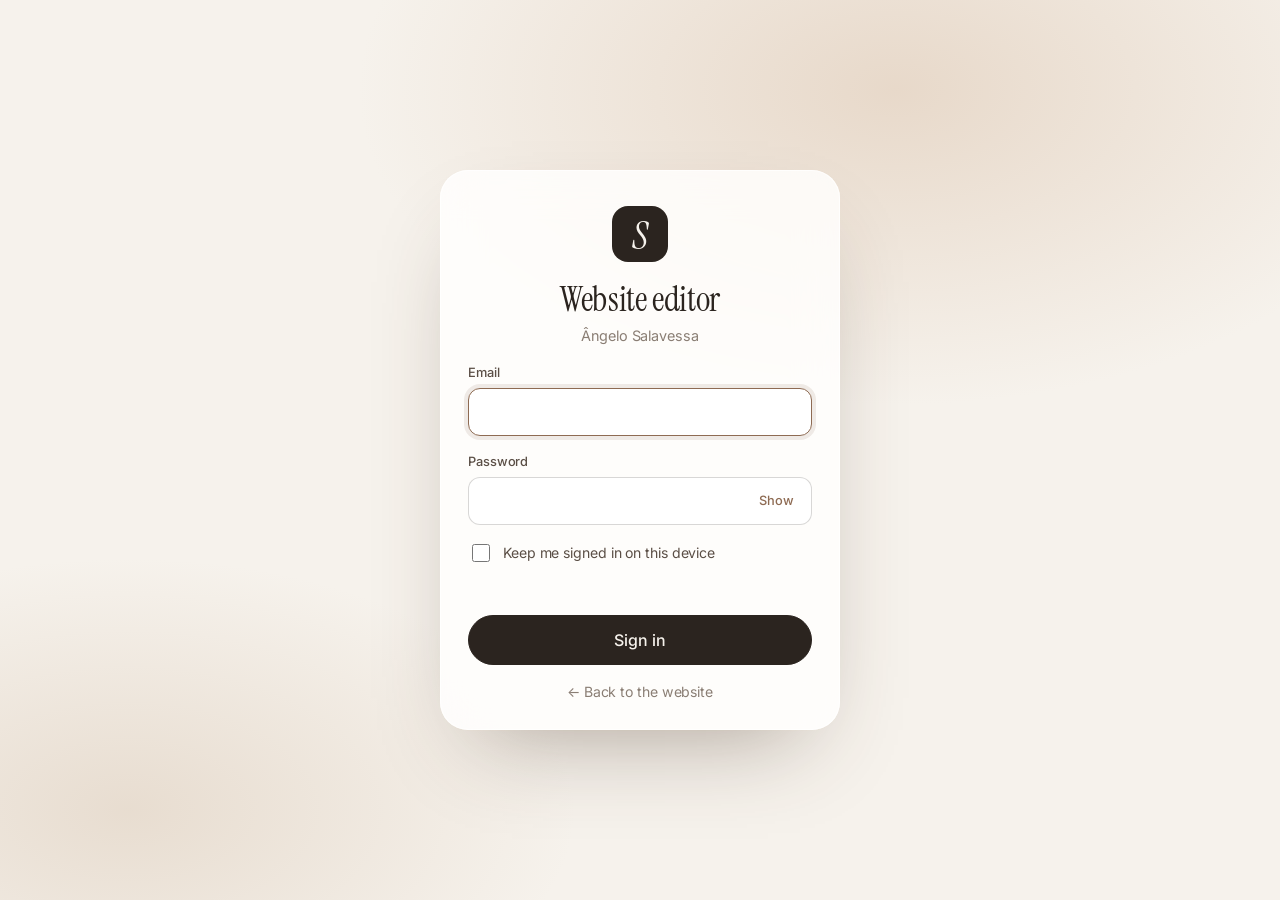
==== admin.html @ dd65c2ce "Add files via upload" ====
<!doctype html>
<html lang="en">
<head>
<meta charset="utf-8">
<meta name="viewport" content="width=device-width, initial-scale=1, viewport-fit=cover">
<meta name="robots" content="noindex, nofollow">
<meta name="theme-color" content="#F6F2EC">
<title>Website editor — Ângelo Salavessa</title>
<link rel="icon" href="data:image/svg+xml,%3Csvg xmlns='http://www.w3.org/2000/svg' viewBox='0 0 64 64'%3E%3Crect width='64' height='64' rx='14' fill='%232B241F'/%3E%3Ctext x='32' y='46' text-anchor='middle' font-family='Georgia,serif' font-style='italic' font-size='42' fill='%23F6F2EC'%3ES%3C/text%3E%3C/svg%3E">
<link rel="preconnect" href="https://fonts.googleapis.com">
<link rel="preconnect" href="https://fonts.gstatic.com" crossorigin>
<link rel="stylesheet" href="https://fonts.googleapis.com/css2?family=Inter:wght@300..700&family=Instrument+Serif:ital@0;1&display=swap">
<style>
/* ==========================================================================
   WEBSITE EDITOR — same light, nude, Apple-style language as the website.
   ========================================================================== */
:root {
  --bg: #F6F2EC; --bg-2: #EFE8DF; --card: #FFFFFF;
  --text: #2B241F; --text-2: #5B4F46; --muted: #8A7E74;
  --line: rgba(43,36,31,.10); --line-2: rgba(43,36,31,.18);
  --accent: #8E6B53; --accent-soft: rgba(142,107,83,.13); --nude: #E6D6C6;
  --ok: #4E7A4A; --ok-soft: rgba(78,122,74,.12); --danger: #B4533F; --danger-soft: rgba(180,83,63,.10);
  --sans: -apple-system, BlinkMacSystemFont, "SF Pro Text", "Inter", "Helvetica Neue", Arial, sans-serif;
  --serif: "Instrument Serif", "Iowan Old Style", Georgia, serif;
  --r: 14px; --r-lg: 22px;
  --shadow: 0 1px 2px rgba(70,50,35,.06), 0 12px 32px -18px rgba(70,50,35,.28);
  --ease: cubic-bezier(.16,1,.3,1);
  --top-h: 64px;
}
*, *::before, *::after { box-sizing: border-box; }
html, body { margin: 0; height: 100%; }
body { background: var(--bg); color: var(--text); font: 15px/1.5 var(--sans); -webkit-font-smoothing: antialiased; letter-spacing: -.006em; }
button, input, select, textarea { font: inherit; color: inherit; }
button { cursor: pointer; background: none; border: 0; padding: 0; }
a { color: inherit; }
h1, h2, h3, p { margin: 0; }
[hidden] { display: none !important; }
:focus { outline: none; }
:focus-visible { outline: 2px solid var(--accent); outline-offset: 3px; border-radius: 8px; }
::selection { background: var(--nude); }

.mark { display: inline-grid; place-items: center; width: 56px; height: 56px; border-radius: 16px; background: var(--text); color: var(--bg); font: italic 400 38px/1 var(--serif); padding-top: 4px; }
.mark--sm { width: 36px; height: 36px; border-radius: 11px; font-size: 25px; padding-top: 3px; }

/* ---------- Buttons ---------- */
.btn { display: inline-flex; align-items: center; justify-content: center; gap: 8px; min-height: 42px; padding: 0 18px; border-radius: 999px; border: 1px solid var(--line-2); background: var(--card); font-weight: 500; font-size: .92rem; white-space: nowrap; text-decoration: none; transition: background-color .2s, border-color .2s, color .2s, transform .15s, opacity .2s; }
.btn:hover { border-color: var(--text-2); }
.btn:active { transform: scale(.98); }
.btn--primary { background: var(--text); border-color: var(--text); color: var(--bg); }
.btn--primary:hover { background: var(--accent); border-color: var(--accent); color: #fff; }
.btn--ghost { background: transparent; }
.btn--loud { background: #D2341C; border-color: #D2341C; color: #fff; }
.btn--loud:hover { background: var(--text); border-color: var(--text); color: var(--bg); }
.btn--danger { color: var(--danger); border-color: rgba(180,83,63,.35); background: var(--card); }
.btn--danger.is-armed { background: var(--danger); color: #fff; border-color: var(--danger); }
.btn--sm { min-height: 36px; padding: 0 14px; font-size: .85rem; }
.btn--block { width: 100%; min-height: 50px; font-size: 1rem; }
.btn[disabled] { opacity: .45; pointer-events: none; }
.icon-btn { display: inline-grid; place-items: center; width: 38px; height: 38px; flex: none; border-radius: 999px; border: 1px solid var(--line); background: var(--card); color: var(--text-2); transition: background-color .2s, color .2s; }
.icon-btn:hover { background: var(--text); color: var(--bg); }
.link { color: var(--accent); font-weight: 500; text-decoration: underline; text-underline-offset: 3px; }

/* ---------- Login ---------- */
.login { min-height: 100dvh; display: grid; place-items: center; padding: 24px 16px; background:
  radial-gradient(60% 50% at 70% 10%, rgba(230,214,198,.9), transparent 70%),
  radial-gradient(50% 40% at 10% 90%, rgba(205,181,156,.35), transparent 70%), var(--bg); }
.login__card { width: min(400px, 100%); background: rgba(255,255,255,.82); -webkit-backdrop-filter: blur(20px) saturate(160%); backdrop-filter: blur(20px) saturate(160%); border-radius: 28px; padding: 36px 28px 28px; box-shadow: 0 40px 90px -40px rgba(70,50,35,.45), 0 0 0 1px rgba(255,255,255,.7) inset; display: grid; gap: 16px; text-align: center; }
.login__card .mark { margin: 0 auto 4px; }
.login h1 { font: 400 2.2rem/1 var(--serif); letter-spacing: -.01em; }
.login .sub { color: var(--muted); margin-top: -8px; font-size: .9rem; }
.login .f { display: grid; gap: 6px; text-align: left; }
.login .f__l { font-size: .8rem; font-weight: 500; color: var(--text-2); }
.pw { display: block; }
.pw { position: relative; }
.pw .in { padding-right: 70px; }
.pw__toggle { position: absolute; right: 6px; top: 50%; transform: translateY(-50%); height: 34px; padding: 0 12px; border-radius: 999px; font-size: .8rem; color: var(--accent); font-weight: 500; }
.check { display: flex; align-items: center; gap: 10px; font-size: .88rem; color: var(--text-2); text-align: left; cursor: pointer; }
.check input { width: 18px; height: 18px; accent-color: var(--text); }
.err { color: var(--danger); font-size: .88rem; min-height: 1.3em; }
.back { color: var(--muted); font-size: .88rem; text-decoration: none; }
.back:hover { color: var(--text); }
.shake { animation: shake .4s; }
@keyframes shake { 20%, 60% { transform: translateX(-6px); } 40%, 80% { transform: translateX(6px); } }

/* ---------- Inputs ---------- */
.in { width: 100%; min-height: 46px; padding: 11px 14px; background: var(--card); border: 1px solid var(--line-2); border-radius: 12px; font-size: 1rem; transition: border-color .15s, box-shadow .15s; resize: none; }
.in:hover { border-color: rgba(43,36,31,.3); }
.in:focus-visible { outline: none; border-color: var(--accent); box-shadow: 0 0 0 4px var(--accent-soft); }
textarea.in { line-height: 1.5; min-height: 46px; overflow: hidden; }
textarea.in--line { min-height: 46px; }
select.in { appearance: none; -webkit-appearance: none; padding-right: 38px; background-image: linear-gradient(45deg, transparent 50%, var(--text-2) 50%), linear-gradient(135deg, var(--text-2) 50%, transparent 50%); background-position: calc(100% - 20px) 52%, calc(100% - 15px) 52%; background-size: 5px 5px; background-repeat: no-repeat; }
.in--sm { min-height: 36px; padding: 6px 34px 6px 12px; font-size: .85rem; }
.in--num { max-width: 120px; }

/* ---------- App layout ---------- */
.app { display: grid; height: 100dvh; grid-template-columns: 252px minmax(0, 1fr) minmax(380px, 36vw); grid-template-rows: var(--top-h) minmax(0, 1fr); }
.top { grid-column: 1 / -1; display: flex; align-items: center; gap: 16px; padding: 0 18px; padding-top: env(safe-area-inset-top); border-bottom: 1px solid var(--line); background: rgba(246,242,236,.85); -webkit-backdrop-filter: blur(18px) saturate(170%); backdrop-filter: blur(18px) saturate(170%); position: relative; z-index: 20; }
.top__brand { display: flex; align-items: center; gap: 12px; text-decoration: none; min-width: 0; }
.top__brand strong { display: block; font-weight: 600; font-size: .95rem; line-height: 1.1; }
.top__brand small { display: block; color: var(--muted); font-size: .78rem; white-space: nowrap; overflow: hidden; text-overflow: ellipsis; }
.status { display: inline-flex; align-items: center; gap: 8px; height: 32px; padding: 0 12px; border-radius: 999px; background: var(--card); border: 1px solid var(--line); font-size: .8rem; font-weight: 500; color: var(--text-2); white-space: nowrap; }
.status__dot { width: 8px; height: 8px; border-radius: 50%; background: var(--muted); }
.status.is-live .status__dot { background: var(--ok); box-shadow: 0 0 0 4px var(--ok-soft); }
.status.is-dirty .status__dot { background: var(--accent); box-shadow: 0 0 0 4px var(--accent-soft); }
.top__actions { margin-left: auto; display: flex; align-items: center; gap: 8px; }

.side { overflow-y: auto; padding: 18px 12px 28px; border-right: 1px solid var(--line); }
.side__item { display: flex; align-items: center; gap: 12px; width: 100%; padding: 10px 12px; border-radius: 12px; text-align: left; color: var(--text-2); transition: background-color .2s, color .2s; }
.side__item:hover { background: rgba(255,255,255,.7); color: var(--text); }
.side__item[aria-current="true"] { background: var(--card); color: var(--text); box-shadow: var(--shadow); }
.side__no { width: 26px; height: 26px; border-radius: 8px; display: grid; place-items: center; background: var(--bg-2); font-size: .72rem; font-weight: 600; color: var(--text-2); flex: none; }
.side__item[aria-current="true"] .side__no { background: var(--text); color: var(--bg); }
.side__txt strong { display: block; font-weight: 500; font-size: .92rem; line-height: 1.2; }
.side__txt small { display: block; color: var(--muted); font-size: .76rem; }
.side__sep { height: 1px; background: var(--line); margin: 12px 12px; }

.panel { overflow-y: auto; padding: 32px clamp(16px, 4vw, 48px) 120px; scroll-behavior: smooth; }
.panel__inner { max-width: 720px; margin: 0 auto; }
.ph { margin-bottom: 26px; }
.ph__eyebrow { font-size: .74rem; font-weight: 600; letter-spacing: .14em; text-transform: uppercase; color: var(--accent); }
.ph h2 { font: 400 clamp(2.2rem, 1.6rem + 2vw, 3rem)/1 var(--serif); letter-spacing: -.015em; margin: 6px 0 8px; }
.ph p { color: var(--text-2); max-width: 56ch; }
.ph__peek { margin-top: 12px; display: none; }

.card { background: var(--card); border-radius: var(--r-lg); padding: clamp(18px, 3vw, 28px); box-shadow: var(--shadow); display: grid; gap: 18px; margin-bottom: 18px; }
.grp { font: 400 1.5rem/1.1 var(--serif); margin-top: 6px; }
.grp-note { color: var(--muted); font-size: .86rem; margin-top: -12px; }
.fld { display: grid; gap: 7px; min-width: 0; }
.fld > label, .lbl { font-size: .82rem; font-weight: 500; color: var(--text-2); }
.hint { font-size: .8rem; color: var(--muted); line-height: 1.45; }
.g2 { display: grid; grid-template-columns: 1fr 1fr; gap: 14px; }

/* Image field */
.imgf { display: flex; gap: 14px; align-items: center; }
.imgf__thumb { width: 92px; height: 110px; flex: none; border-radius: 14px; overflow: hidden; background: var(--bg-2); display: grid; place-items: center; color: var(--muted); font-size: .75rem; }
.imgf__thumb img { width: 100%; height: 100%; object-fit: cover; }
.imgf__ctl { display: grid; gap: 8px; justify-items: start; min-width: 0; flex: 1; }
.imgf__ctl .in { max-width: 100%; }

/* Colour field */
.swatches { display: flex; flex-wrap: wrap; gap: 8px; }
.swatch { display: inline-flex; align-items: center; gap: 10px; min-height: 44px; padding: 0 14px 0 8px; border-radius: 999px; border: 1px solid var(--line-2); background: var(--card); font-size: .88rem; font-weight: 500; }
.swatch__c { width: 28px; height: 28px; border-radius: 50%; background: var(--c); box-shadow: inset 0 0 0 1px rgba(0,0,0,.08); }
.swatch[aria-checked="true"] { border-color: var(--text); box-shadow: 0 0 0 1px var(--text); }
.colorpick { display: flex; align-items: center; gap: 12px; font-size: .85rem; color: var(--text-2); }
.colorpick input[type=color] { width: 46px; height: 36px; padding: 2px; border: 1px solid var(--line-2); border-radius: 10px; background: var(--card); cursor: pointer; }
.colorpick code { font-size: .82rem; color: var(--muted); }
.loud-demo { display: flex; flex-wrap: wrap; align-items: center; gap: 14px; padding: 18px; border-radius: 16px; background: var(--bg); }
.loud-demo__btn { display: inline-flex; align-items: center; gap: 8px; min-height: 44px; padding: 0 20px; border-radius: 999px; background: var(--c); color: var(--ci); font-weight: 500; }
.loud-demo__quiet { color: var(--text-2); font-size: .88rem; }

/* Theme picker */
.themes { display: grid; grid-template-columns: 1fr 1fr; gap: 12px; }
.theme { display: grid; gap: 10px; padding: 8px; border-radius: 18px; border: 1px solid var(--line-2); background: var(--card); text-align: left; transition: box-shadow .2s, border-color .2s; }
.theme[aria-checked="true"] { border-color: var(--text); box-shadow: 0 0 0 1px var(--text); }
.theme__art { position: relative; display: block; aspect-ratio: 16 / 10; border-radius: 12px; padding: 12px; overflow: hidden; }
.theme__name { display: block; font-weight: 700; letter-spacing: -.04em; line-height: .95; font-size: clamp(1rem, .8rem + 1vw, 1.5rem); }
.theme__btn { position: absolute; right: 10px; bottom: 10px; padding: 5px 10px; border-radius: 999px; font-size: .72rem; font-weight: 600; }
.theme__txt { padding: 0 4px 4px; }
.theme__txt strong { display: block; font-weight: 600; font-size: .9rem; }
.theme__txt small { color: var(--muted); font-size: .78rem; }
@media (max-width: 420px) { .themes { grid-template-columns: 1fr; } }

/* Rows (facts, locations) */
.rows { display: grid; gap: 10px; }
.row { display: grid; gap: 8px; grid-template-columns: 1fr 1fr auto; align-items: center; }
.row--loc { grid-template-columns: 1.1fr 1.2fr 1fr auto; }
.row__tools { display: flex; gap: 6px; }

/* ---------- Portfolio ---------- */
.pf-top { display: flex; flex-wrap: wrap; align-items: center; gap: 12px 16px; }
.pf-top label.btn { cursor: pointer; }
.pf-stats { color: var(--text-2); font-size: .9rem; }
.warn { color: var(--danger); }
.pcs { display: grid; gap: 10px; }
.pc { background: var(--card); border-radius: 18px; box-shadow: var(--shadow); overflow: hidden; transition: box-shadow .25s; }
.pc.is-open { box-shadow: 0 0 0 2px var(--accent-soft), var(--shadow); }
.pc__head { display: flex; align-items: center; gap: 14px; width: 100%; padding: 10px 14px 10px 10px; text-align: left; }
.pc__thumb { width: 56px; height: 68px; border-radius: 10px; object-fit: cover; background: var(--bg-2); flex: none; }
.pc__sum { flex: 1; min-width: 0; }
.pc__title { display: block; font-weight: 500; white-space: nowrap; overflow: hidden; text-overflow: ellipsis; }
.pc__meta { display: block; color: var(--muted); font-size: .8rem; white-space: nowrap; overflow: hidden; text-overflow: ellipsis; }
.pc__no { color: var(--muted); font-size: .75rem; font-variant-numeric: tabular-nums; width: 22px; flex: none; text-align: right; }
.pc__badges { display: flex; gap: 6px; flex-wrap: wrap; justify-content: flex-end; }
.badge { font-size: .68rem; font-weight: 600; letter-spacing: .03em; padding: 3px 8px; border-radius: 999px; background: var(--bg-2); color: var(--text-2); white-space: nowrap; }
.badge--dark { background: var(--text); color: var(--bg); }
.badge--new { background: var(--accent-soft); color: var(--accent); }
.pc__chev { width: 10px; height: 10px; border-right: 1.6px solid var(--muted); border-bottom: 1.6px solid var(--muted); transform: rotate(45deg); margin: 0 6px 4px; transition: transform .3s var(--ease); flex: none; }
.pc.is-open .pc__chev { transform: rotate(-135deg); margin-bottom: -4px; }
.pc__body { display: grid; grid-template-columns: 200px minmax(0,1fr); gap: 20px; padding: 6px 18px 20px; border-top: 1px solid var(--line); padding-top: 18px; }
.pc__media { display: grid; gap: 10px; align-content: start; justify-items: start; }
.pc__media img { width: 100%; aspect-ratio: 4 / 5; object-fit: cover; border-radius: 14px; background: var(--bg-2); }
.pc__media label { cursor: pointer; }
.pc__fields { display: grid; gap: 14px; min-width: 0; }
.seg { display: inline-flex; padding: 3px; border-radius: 999px; background: var(--bg-2); gap: 2px; }
.seg button { min-height: 32px; padding: 0 14px; border-radius: 999px; font-size: .82rem; font-weight: 500; color: var(--text-2); }
.seg button[aria-pressed="true"] { background: var(--card); color: var(--text); box-shadow: 0 1px 3px rgba(70,50,35,.18); }
.sw { display: flex; align-items: center; gap: 12px; cursor: pointer; font-size: .9rem; }
.sw input { position: absolute; opacity: 0; width: 1px; height: 1px; }
.sw__t { width: 44px; height: 26px; border-radius: 999px; background: var(--line-2); position: relative; transition: background-color .2s; flex: none; }
.sw__t::after { content: ""; position: absolute; left: 3px; top: 3px; width: 20px; height: 20px; border-radius: 50%; background: #fff; box-shadow: 0 1px 3px rgba(0,0,0,.25); transition: transform .25s var(--ease); }
.sw input:checked + .sw__t { background: var(--ok); }
.sw input:checked + .sw__t::after { transform: translateX(18px); }
.sw input:focus-visible + .sw__t { outline: 2px solid var(--accent); outline-offset: 3px; }
.pc__actions { display: flex; flex-wrap: wrap; gap: 8px; padding-top: 4px; }

/* ---------- Connection ---------- */
.steps { margin: 0; padding: 0; list-style: none; counter-reset: s; display: grid; gap: 12px; }
.steps li { display: grid; grid-template-columns: 28px 1fr; gap: 12px; color: var(--text-2); font-size: .92rem; }
.steps li::before { counter-increment: s; content: counter(s); width: 28px; height: 28px; border-radius: 50%; background: var(--bg-2); display: grid; place-items: center; font-weight: 600; font-size: .8rem; color: var(--text); }
.steps b { color: var(--text); font-weight: 600; }
.conn-state { display: flex; align-items: center; gap: 10px; padding: 12px 14px; border-radius: 12px; font-size: .9rem; }
.conn-state.is-ok { background: var(--ok-soft); color: var(--ok); }
.conn-state.is-bad { background: var(--danger-soft); color: var(--danger); }
.conn-state.is-idle { background: var(--bg-2); color: var(--text-2); }
.note { background: var(--bg-2); border-radius: 14px; padding: 14px 16px; color: var(--text-2); font-size: .86rem; }

/* ---------- Preview ---------- */
.pv { display: flex; flex-direction: column; border-left: 1px solid var(--line); background: var(--bg-2); min-width: 0; }
.pv__bar { display: flex; align-items: center; gap: 10px; padding: 12px 14px; border-bottom: 1px solid var(--line); background: rgba(246,242,236,.8); }
.pv__title { font-weight: 600; font-size: .88rem; margin-right: auto; display: flex; align-items: center; gap: 8px; }
.pv__title::before { content: ""; width: 7px; height: 7px; border-radius: 50%; background: var(--ok); box-shadow: 0 0 0 3px var(--ok-soft); }
.pv__close { display: none; }
.pv__stage { position: relative; flex: 1; overflow: hidden; }
.pv__device { position: absolute; left: 0; top: 0; transform-origin: 0 0; background: var(--bg); border-radius: 26px; overflow: hidden; box-shadow: 0 30px 70px -30px rgba(70,50,35,.5), 0 0 0 8px #1f1a17, 0 0 0 9px rgba(0,0,0,.2); }
.pv__device.is-desktop { border-radius: 12px; box-shadow: 0 30px 70px -30px rgba(70,50,35,.5), 0 0 0 1px var(--line-2); }
.pv__device iframe { width: 100%; height: 100%; border: 0; display: block; background: var(--bg); }
.pv__loading { position: absolute; inset: 0; display: grid; place-items: center; color: var(--muted); font-size: .85rem; pointer-events: none; }

.bar { display: none; }

/* ---------- Sheet + toast ---------- */
.sheet { position: fixed; inset: 0; z-index: 80; display: grid; place-items: center; padding: 16px; background: rgba(246,242,236,.7); -webkit-backdrop-filter: blur(14px); backdrop-filter: blur(14px); animation: fade .25s; }
.sheet__card { width: min(420px, 100%); background: var(--card); border-radius: 26px; padding: 30px 26px 24px; box-shadow: 0 40px 90px -30px rgba(70,50,35,.45); display: grid; gap: 12px; text-align: center; animation: rise .45s var(--ease); }
.sheet__icon { width: 58px; height: 58px; border-radius: 50%; margin: 0 auto 6px; display: grid; place-items: center; background: var(--bg-2); font-size: 1.6rem; }
.sheet__icon.is-spin::after { content: ""; width: 26px; height: 26px; border-radius: 50%; border: 2.5px solid var(--line-2); border-top-color: var(--text); animation: spin .8s linear infinite; }
.sheet__icon.is-ok { background: var(--ok-soft); color: var(--ok); }
.sheet__icon.is-bad { background: var(--danger-soft); color: var(--danger); }
.sheet h2 { font: 400 1.9rem/1.05 var(--serif); }
.sheet p { color: var(--text-2); font-size: .93rem; }
.sheet__bar { height: 4px; border-radius: 4px; background: var(--bg-2); overflow: hidden; margin: 6px 0; }
.sheet__bar span { display: block; height: 100%; width: 0; background: var(--text); border-radius: inherit; transition: width .4s var(--ease); }
.sheet__actions { display: flex; flex-wrap: wrap; gap: 8px; justify-content: center; margin-top: 6px; }
@keyframes fade { from { opacity: 0; } }
@keyframes rise { from { opacity: 0; transform: translateY(16px) scale(.98); } }
@keyframes spin { to { transform: rotate(360deg); } }
.toast { position: fixed; left: 50%; bottom: calc(24px + env(safe-area-inset-bottom)); z-index: 90; transform: translate(-50%, 20px); opacity: 0; pointer-events: none; background: var(--text); color: var(--bg); padding: 12px 18px; border-radius: 999px; font-size: .9rem; font-weight: 500; box-shadow: 0 20px 40px -14px rgba(43,36,31,.5); transition: opacity .3s, transform .4s var(--ease); max-width: calc(100vw - 32px); text-align: center; }
.toast.is-on { opacity: 1; transform: translate(-50%, 0); }
.toast.is-bad { background: var(--danger); }

.empty { text-align: center; padding: 60px 20px; color: var(--text-2); display: grid; gap: 12px; justify-items: center; }

/* ---------- Responsive: tablet (preview becomes an overlay) ---------- */
.show-md { display: none; }
@media (max-width: 1180px) {
  .app { grid-template-columns: 236px minmax(0, 1fr); }
  .show-md { display: inline-flex; }
  .pv { position: fixed; inset: 0; z-index: 60; border: 0; transform: translateY(102%); transition: transform .5s var(--ease); }
  .pv.is-open { transform: none; }
  .pv__close { display: inline-flex; }
  .ph__peek { display: inline-flex; }
}
/* ---------- Responsive: phone ---------- */
@media (max-width: 760px) {
  :root { --top-h: 58px; }
  .app { grid-template-columns: minmax(0, 1fr); grid-template-rows: var(--top-h) auto minmax(0, 1fr); }
  .top { padding: 0 12px; gap: 10px; }
  .top__brand small { max-width: 34vw; }
  .hide-sm { display: none !important; }
  .side { display: flex; gap: 6px; overflow-x: auto; overflow-y: hidden; padding: 10px 12px; border-right: 0; border-bottom: 1px solid var(--line); scrollbar-width: none; -webkit-overflow-scrolling: touch; }
  .side::-webkit-scrollbar { display: none; }
  .side__item { width: auto; flex: none; padding: 8px 14px; border-radius: 999px; background: rgba(255,255,255,.6); }
  .side__no, .side__txt small, .side__sep { display: none; }
  .side__txt strong { font-size: .86rem; white-space: nowrap; }
  .panel { padding: 22px 14px calc(110px + env(safe-area-inset-bottom)); }
  .card { padding: 18px 16px; border-radius: 20px; }
  .g2, .row, .row--loc { grid-template-columns: 1fr; }
  .row, .row--loc { background: var(--bg); border-radius: 14px; padding: 10px; }
  .row__tools { justify-content: flex-end; }
  .pc__body { grid-template-columns: 1fr; padding: 16px 14px 18px; }
  .pc__media { grid-template-columns: 110px 1fr; align-items: center; }
  .pc__media img { width: 110px; }
  .pc__badges .badge:not(.badge--new):not(.badge--dark) { display: none; }
  .bar { display: flex; gap: 10px; position: fixed; left: 0; right: 0; bottom: 0; z-index: 30; padding: 12px 14px calc(12px + env(safe-area-inset-bottom)); background: rgba(246,242,236,.88); -webkit-backdrop-filter: blur(18px) saturate(170%); backdrop-filter: blur(18px) saturate(170%); border-top: 1px solid var(--line); }
  .bar .btn { flex: 1; min-height: 50px; font-size: 1rem; }
  .pv__bar .seg { display: none; }
  .pv__device { border-radius: 0; box-shadow: none; }
  .ph__peek { display: inline-flex; }
}
@media (prefers-reduced-motion: reduce) { *, *::before, *::after { animation-duration: .001ms !important; transition-duration: .001ms !important; } }
</style>
</head>
<body>

<!-- ============================ LOGIN ============================ -->
<main class="login" id="login" hidden>
  <form class="login__card" id="login-form" novalidate>
    <span class="mark" aria-hidden="true">S</span>
    <h1>Website editor</h1>
    <p class="sub">Ângelo Salavessa</p>
    <label class="f"><span class="f__l">Email</span>
      <input class="in" id="lg-email" type="email" autocomplete="username" inputmode="email" autocapitalize="none" spellcheck="false" required>
    </label>
    <label class="f"><span class="f__l">Password</span>
      <span class="pw"><input class="in" id="lg-pass" type="password" autocomplete="current-password" required><button type="button" class="pw__toggle" id="lg-toggle" aria-label="Show password">Show</button></span>
    </label>
    <label class="check"><input type="checkbox" id="lg-keep"> Keep me signed in on this device</label>
    <p class="err" id="lg-err" role="alert"></p>
    <button class="btn btn--primary btn--block" type="submit" id="lg-submit">Sign in</button>
    <a class="back" href="index.html">← Back to the website</a>
  </form>
</main>

<!-- ============================ EDITOR ============================ -->
<div class="app" id="app" hidden>
  <header class="top">
    <a class="top__brand" href="index.html" target="_blank" rel="noopener" title="Open the website">
      <span class="mark mark--sm" aria-hidden="true">S</span>
      <span><strong>Website editor</strong><small id="top-name">Ângelo Salavessa</small></span>
    </a>
    <span class="status" id="status" role="status"><span class="status__dot"></span><span id="status-text">Loading…</span></span>
    <div class="top__actions">
      <a class="btn btn--ghost btn--sm hide-sm" href="index.html" target="_blank" rel="noopener">View site ↗</a>
      <button class="btn btn--ghost btn--sm show-md hide-sm" type="button" data-action="open-preview">Preview</button>
      <button class="btn btn--danger btn--sm hide-sm" type="button" data-action="discard" id="btn-discard" hidden>Discard changes</button>
      <button class="btn btn--loud btn--sm hide-sm" type="button" data-action="publish">Publish</button>
      <button class="icon-btn" type="button" data-action="signout" aria-label="Sign out" title="Sign out">
        <svg width="16" height="16" viewBox="0 0 24 24" fill="none" stroke="currentColor" stroke-width="1.8" stroke-linecap="round" stroke-linejoin="round" aria-hidden="true"><path d="M9 21H5a2 2 0 0 1-2-2V5a2 2 0 0 1 2-2h4"/><path d="m16 17 5-5-5-5"/><path d="M21 12H9"/></svg>
      </button>
    </div>
  </header>

  <nav class="side" id="side" aria-label="Website sections"></nav>

  <section class="panel" id="panel" aria-live="off"></section>

  <aside class="pv" id="pv" aria-label="Live preview">
    <div class="pv__bar">
      <span class="pv__title">Live preview</span>
      <div class="seg" role="group" aria-label="Preview size">
        <button type="button" data-device="phone" aria-pressed="true">Phone</button>
        <button type="button" data-device="desktop" aria-pressed="false">Computer</button>
      </div>
      <button class="btn btn--primary btn--sm pv__close" type="button" data-action="close-preview">Done</button>
    </div>
    <div class="pv__stage" id="pv-stage">
      <p class="pv__loading" id="pv-loading">Loading preview…</p>
      <div class="pv__device" id="pv-device"><iframe id="pv-frame" title="Website preview"></iframe></div>
    </div>
  </aside>

  <div class="bar">
    <button class="btn" type="button" data-action="open-preview">Preview</button>
    <button class="btn btn--loud" type="button" data-action="publish">Publish</button>
  </div>
</div>

<div class="sheet" id="sheet" hidden>
  <div class="sheet__card" role="dialog" aria-modal="true" aria-labelledby="sheet-title">
    <div class="sheet__icon" id="sheet-icon"></div>
    <h2 id="sheet-title"></h2>
    <p id="sheet-text"></p>
    <div class="sheet__bar" id="sheet-progress"><span id="sheet-bar"></span></div>
    <div class="sheet__actions" id="sheet-actions"></div>
  </div>
</div>
<div class="toast" id="toast" role="status" aria-live="polite"></div>

<script>
(() => {
"use strict";

/* ==========================================================================
   1. SETTINGS
   The sign-in check compares a one-way fingerprint (SHA-256) of the email and
   password — the password itself is not written anywhere in this file.
   Publishing uses a GitHub access key saved only in the editor's browser.
   ========================================================================== */
const AUTH = { salt: "salavessa-editor:v1:", hash: "987e84b2a88ae94938d391c5a15bc4258d31a5f4e1226d1f0c33b4c8ac6e81c9" };
const KEYS = { session: "salavessa-editor:session", draft: "salavessa-editor:draft", gh: "salavessa-editor:github" };
const MAX_FEATURED = 6;

/* ==========================================================================
   2. WHAT CAN BE EDITED — one entry per section of the website
   ========================================================================== */
const RICH = true;
const SECTIONS = [
  { id: "portfolio", title: "Portfolio", sub: "Your tattoo photos", anchor: "#work", custom: "portfolio",
    intro: "Add, reorder, feature or remove pieces. The order here is the order on the website." },
  { id: "home", title: "Home", sub: "Name & opening screen", anchor: "#top",
    intro: "The first screen visitors see.",
    fields: [
      { h: "Your name" },
      { k: "settings.artistName", label: "Name", hint: "The first word goes on line one, the rest on line two." },
      { k: "settings.discipline", label: "Style", hint: "Shown under each piece in the photo viewer." },
      { h: "Opening screen" },
      { k: "text.hero.kicker1", label: "Status badge", hint: "For example “Bookings open” or “Fully booked until March”." },
      { row: [{ k: "text.hero.kicker2", label: "Label 2" }, { k: "text.hero.kicker3", label: "Label 3" }] },
      { k: "text.hero.tagline", label: "Tagline", rich: RICH },
      { k: "text.hero.lede", label: "Introduction", type: "para" },
      { row: [{ k: "text.hero.cta1", label: "Main button" }, { k: "text.hero.cta2", label: "Second button" }] },
      { row: [{ k: "text.hero.corner1", label: "Corner line 1" }, { k: "text.hero.corner2", label: "Corner line 2" }], hint: "Top-left corner, on computers only." },
      { h: "3D carousel" },
      { k: "media.heroPiece", label: "Piece facing front", type: "piece" },
      { k: "media.ringCount", label: "How many pieces spin", type: "number", min: 3, max: 16, hint: "Uses the first pieces in your portfolio order." },
      { k: "media.heroBackground", label: "Soft background photo", type: "image", hint: "Shown very faintly behind the opening screen." }
    ] },
  { id: "work", title: "Selected work", sub: "Intro & moving bands", anchor: "#work",
    intro: "The section that introduces your featured pieces, and the archive below it.",
    fields: [
      { k: "text.work.label", label: "Small label" },
      { k: "text.work.title", label: "Title", rich: RICH },
      { k: "text.work.introSerif", label: "Highlighted line" },
      { k: "text.work.intro", label: "Text", type: "para" },
      { h: "Moving text bands", note: "One word or short phrase per line." },
      { row: [{ k: "bandA", label: "Band 1", type: "words" }, { k: "bandB", label: "Band 2", type: "words" }] },
      { h: "Archive" },
      { row: [{ k: "text.index.label", label: "Small label" }, { k: "text.index.title", label: "Title", rich: RICH }] }
    ] },
  { id: "artist", title: "About you", sub: "Photos, bio, facts", anchor: "#artist",
    intro: "Your photos and the story behind the work.",
    fields: [
      { h: "Photos" },
      { k: "media.artistPortrait", label: "Main photo", type: "image" },
      { k: "media.artistDetailImage", label: "Second photo", type: "image", hint: "The smaller photo layered over the corner of the main one." },
      { h: "Text" },
      { k: "text.artist.label", label: "Small label" },
      { k: "text.artist.statement", label: "Statement", rich: RICH },
      { k: "text.artist.lead", label: "First paragraph", type: "para" },
      { k: "text.artist.p2", label: "Second paragraph", type: "para" },
      { k: "text.artist.p3", label: "Third paragraph", type: "para" },
      { h: "Quick facts" },
      { k: "facts", type: "pairs", labels: ["Label", "Text"] }
    ] },
  { id: "process", title: "Process", sub: "How a piece comes together", anchor: "#process",
    intro: "The five steps from first message to healed tattoo.",
    fields: [
      { k: "text.process.label", label: "Small label" },
      { k: "text.process.title", label: "Title", rich: RICH },
      { k: "text.process.lede", label: "Introduction", type: "para" },
      ...[1, 2, 3, 4, 5].flatMap(n => [
        { h: "Step " + n },
        { row: [{ k: `text.process.s${n}.title`, label: "Title" }, { k: `text.process.s${n}.tag`, label: "Small tag" }] },
        { k: `text.process.s${n}.text`, label: "Text", type: "para" }
      ])
    ] },
  { id: "travel", title: "Travel", sub: "Where you tattoo", anchor: "#travel",
    intro: "Your stops. They also appear as choices in the booking form.",
    fields: [
      { k: "text.travel.label", label: "Small label" },
      { k: "text.travel.title", label: "Title", rich: RICH },
      { k: "text.travel.lede", label: "Introduction", type: "para" },
      { h: "Places", note: "Add dates when a guest spot is announced, e.g. “12–20 Mar 2027”." },
      { k: "locations", type: "locations" },
      { k: "text.travel.foot", label: "Line under the list" }
    ] },
  { id: "booking", title: "Booking & contact", sub: "WhatsApp, Instagram", anchor: "#booking",
    intro: "Where enquiries go, and the words around the booking form.",
    fields: [
      { h: "Where enquiries go" },
      { k: "settings.whatsappNumber", label: "WhatsApp number", inputmode: "tel", placeholder: "31634444502", hint: "Country code + number, digits only — no +, spaces or leading 0. Example: 31634444502." },
      { row: [{ k: "settings.whatsappDisplay", label: "Number as shown on the site" }, { k: "settings.instagramHandle", label: "Instagram username", placeholder: "angelosalavessa_tattoo" }] },
      { k: "settings.whatsappGreeting", label: "WhatsApp greeting", hint: "Pre-filled when someone taps a WhatsApp button." },
      { k: "settings.bookingEmail", label: "Booking email (optional)", input: "email", hint: "If filled in, visitors also get a “Send by email” option." },
      { h: "Booking section" },
      { k: "text.booking.label", label: "Small label" },
      { k: "text.booking.title", label: "Title", rich: RICH },
      { k: "text.booking.intro", label: "Introduction", type: "para" },
      { k: "text.booking.next1", label: "Step 1" },
      { k: "text.booking.next2", label: "Step 2" },
      { k: "text.booking.next3", label: "Step 3" },
      { k: "text.booking.submitNote", label: "Note under the button", type: "para" }
    ] },
  { id: "closing", title: "Closing & footer", sub: "Last words on the page", anchor: "#contact",
    fields: [
      { k: "text.closing.kicker", label: "Small line" },
      { row: [{ k: "text.closing.line1", label: "Big text — line 1" }, { k: "text.closing.line2", label: "Big text — line 2" }] },
      { k: "text.footer.tagline", label: "Footer line" }
    ] },
  { id: "seo", title: "Google & sharing", sub: "Search result text", anchor: "#top",
    intro: "How the website appears on Google and when the link is shared.",
    fields: [
      { k: "seo.title", label: "Page title", hint: "Around 50–60 characters works best." },
      { k: "seo.description", label: "Description", type: "para", hint: "Around 150 characters works best." }
    ] },
  { sep: true },
  { id: "connection", title: "Publishing setup", sub: "Connect to GitHub", custom: "connection" }
];

/* ==========================================================================
   3. HELPERS
   ========================================================================== */
const $ = (s, c = document) => c.querySelector(s);
const $$ = (s, c = document) => Array.from(c.querySelectorAll(s));
const esc = s => String(s == null ? "" : s).replace(/[&<>"']/g, c => ({ "&": "&amp;", "<": "&lt;", ">": "&gt;", '"': "&quot;", "'": "&#39;" }[c]));
const clone = o => JSON.parse(JSON.stringify(o));
const sleep = ms => new Promise(r => setTimeout(r, ms));
const store = s => ({
  get(k, d) { try { const v = s().getItem(k); return v == null ? d : JSON.parse(v); } catch (e) { return d; } },
  set(k, v) { try { s().setItem(k, JSON.stringify(v)); return true; } catch (e) { return false; } },
  del(k) { try { s().removeItem(k); } catch (e) { /* ignore */ } }
});
const LS = store(() => localStorage), SS = store(() => sessionStorage);

async function sha256(text) {
  const buf = await crypto.subtle.digest("SHA-256", new TextEncoder().encode(text));
  return Array.from(new Uint8Array(buf)).map(b => b.toString(16).padStart(2, "0")).join("");
}

let toastTimer = 0;
function toast(msg, bad) {
  const t = $("#toast");
  t.textContent = msg; t.classList.toggle("is-bad", !!bad); t.classList.add("is-on");
  clearTimeout(toastTimer); toastTimer = setTimeout(() => t.classList.remove("is-on"), bad ? 5200 : 3200);
}
function autosize(ta) { ta.style.height = "auto"; ta.style.height = (ta.scrollHeight + 2) + "px"; }
function arm(btn, label, ms = 3000) { // two-tap confirmation, no browser pop-ups
  if (btn.dataset.armed) return true;
  btn.dataset.armed = "1"; btn.dataset.label = btn.textContent; btn.textContent = label; btn.classList.add("is-armed");
  setTimeout(() => { if (btn.isConnected) { delete btn.dataset.armed; btn.textContent = btn.dataset.label; btn.classList.remove("is-armed"); } }, ms);
  return false;
}

/* Small IndexedDB store so new photos survive a refresh before publishing */
const idb = (() => {
  let dbp = null;
  const open = () => dbp || (dbp = new Promise((res, rej) => {
    const r = indexedDB.open("salavessa-editor", 1);
    r.onupgradeneeded = () => r.result.createObjectStore("pending");
    r.onsuccess = () => res(r.result); r.onerror = () => rej(r.error);
  }));
  const run = (mode, fn) => open().then(db => new Promise((res, rej) => {
    const t = db.transaction("pending", mode); const req = fn(t.objectStore("pending"));
    t.oncomplete = () => res(req && req.result); t.onerror = () => rej(t.error);
  }));
  return {
    put: (k, v) => run("readwrite", s => s.put(v, k)).catch(() => {}),
    del: k => run("readwrite", s => s.delete(k)).catch(() => {}),
    clear: () => run("readwrite", s => s.clear()).catch(() => {}),
    all: () => open().then(db => new Promise(res => {
      const out = [], c = db.transaction("pending").objectStore("pending").openCursor();
      c.onsuccess = () => { const cur = c.result; if (cur) { out.push([cur.key, cur.value]); cur.continue(); } else res(out); };
      c.onerror = () => res(out);
    })).catch(() => [])
  };
})();

/* ==========================================================================
   4. STATE
   ========================================================================== */
let base = null;       // what is live (last loaded / published)
let draft = null;      // what is being edited
let current = "portfolio";
const pending = new Map();    // image path → { blob, url } (new photos, not published yet)
const uploaded = new Map();   // image path → object URL (published this session; GitHub Pages may still be deploying)
const pieceIds = new WeakMap(); let pieceSeq = 0;
const openPieces = new Set();
const pid = p => { if (!pieceIds.has(p)) pieceIds.set(p, ++pieceSeq); return pieceIds.get(p); };

function normalize(d) {
  d = d && typeof d === "object" ? d : {};
  d.version = d.version || 1;
  ["settings", "media", "text", "seo"].forEach(k => { if (!d[k] || typeof d[k] !== "object" || Array.isArray(d[k])) d[k] = {}; });
  ["facts", "bandA", "bandB", "locations", "portfolio"].forEach(k => { if (!Array.isArray(d[k])) d[k] = []; });
  return d;
}
function getv(path) {
  if (path.startsWith("text.")) return draft.text[path.slice(5)];
  const i = path.indexOf(".");
  return i < 0 ? draft[path] : (draft[path.slice(0, i)] || {})[path.slice(i + 1)];
}
function setv(path, v) {
  if (path.startsWith("text.")) { draft.text[path.slice(5)] = v; return; }
  const i = path.indexOf(".");
  if (i < 0) { draft[path] = v; return; }
  const a = path.slice(0, i); (draft[a] = draft[a] || {})[path.slice(i + 1)] = v;
}
function srcFor(path) {
  if (!path) return "";
  if (pending.has(path)) return pending.get(path).url;
  if (uploaded.has(path)) return uploaded.get(path);
  return path;
}
function imagePaths(d) {
  const set = new Set();
  (d.portfolio || []).forEach(p => p && p.image && set.add(p.image));
  ["heroBackground", "artistPortrait", "artistDetailImage"].forEach(k => d.media && d.media[k] && set.add(d.media[k]));
  return set;
}
function isDirty() { return pending.size > 0 || JSON.stringify(draft) !== JSON.stringify(base); }
function saveDraft() {
  if (isDirty()) LS.set(KEYS.draft, { draft, at: Date.now() });
  else LS.del(KEYS.draft);
}
function changed() { saveDraft(); updateStatus(); schedulePreview(); }
function updateStatus() {
  const dirty = isDirty();
  const st = $("#status");
  st.classList.toggle("is-dirty", dirty); st.classList.toggle("is-live", !dirty);
  $("#status-text").textContent = dirty ? "Unpublished changes" : "Everything is live";
  $("#btn-discard").hidden = !dirty;
  $("#top-name").textContent = (draft && draft.settings.artistName) || "Ângelo Salavessa";
}
function prunePending() {
  const used = imagePaths(draft);
  for (const [k, v] of pending) if (!used.has(k)) { URL.revokeObjectURL(v.url); pending.delete(k); idb.del(k); }
}

/* ==========================================================================
   5. SIGN IN
   ========================================================================== */
function validSession() {
  const s = SS.get(KEYS.session, null) || LS.get(KEYS.session, null);
  return !!(s && s.h === AUTH.hash && s.exp > Date.now());
}
function showLogin() {
  $("#app").hidden = true; $("#login").hidden = false;
  setTimeout(() => $("#lg-email").focus(), 50);
}
let attempts = 0;
function initLogin() {
  $("#lg-toggle").addEventListener("click", () => {
    const i = $("#lg-pass"), show = i.type === "password";
    i.type = show ? "text" : "password";
    $("#lg-toggle").textContent = show ? "Hide" : "Show";
    $("#lg-toggle").setAttribute("aria-label", show ? "Hide password" : "Show password");
  });
  $("#login-form").addEventListener("submit", async e => {
    e.preventDefault();
    const err = $("#lg-err"), btn = $("#lg-submit"), card = $("#login-form");
    const email = $("#lg-email").value.trim().toLowerCase(), pass = $("#lg-pass").value;
    err.textContent = "";
    if (!email || !pass) { err.textContent = "Enter your email and password."; return; }
    if (!(window.crypto && crypto.subtle)) { err.textContent = "Open the editor from the website's https:// address to sign in."; return; }
    btn.disabled = true; btn.textContent = "Signing in…";
    const h = await sha256(AUTH.salt + email + ":" + pass);
    if (h === AUTH.hash) {
      const keep = $("#lg-keep").checked;
      (keep ? LS : SS).set(KEYS.session, { h, exp: Date.now() + (keep ? 30 * 864e5 : 12 * 36e5) });
      $("#lg-pass").value = ""; attempts = 0;
      btn.disabled = false; btn.textContent = "Sign in";
      enterApp();
    } else {
      attempts++;
      await sleep(Math.min(5000, 500 * attempts));
      btn.disabled = false; btn.textContent = "Sign in";
      err.textContent = "That email and password don't match.";
      card.classList.remove("shake"); void card.offsetWidth; card.classList.add("shake");
      $("#lg-pass").select();
    }
  });
}
function signOut() {
  SS.del(KEYS.session); LS.del(KEYS.session);
  location.hash = "";
  location.reload();
}

/* ==========================================================================
   6. GITHUB — where the website lives. Publishing makes one commit with
   content.json and any new photos; GitHub Pages then updates the site.
   ========================================================================== */
function conn() {
  const c = LS.get(KEYS.gh, null) || {};
  const g = guessRepo();
  return { owner: c.owner || g.owner || "", repo: c.repo || g.repo || "", branch: c.branch || "", folder: c.folder || "", token: c.token || "" };
}
function connReady(c) { return !!(c.owner && c.repo && c.token); }
function guessRepo() {
  const m = location.hostname.match(/^([a-z0-9-]+)\.github\.io$/i);
  if (!m) return {};
  const seg = location.pathname.split("/").filter(Boolean)[0];
  return { owner: m[1], repo: seg && !/\.html?$/i.test(seg) ? seg : location.hostname.toLowerCase() };
}
function repoPath(c) { return `/repos/${encodeURIComponent(c.owner)}/${encodeURIComponent(c.repo)}`; }
function filePath(c, p) { const f = (c.folder || "").replace(/^\/+|\/+$/g, ""); return f ? f + "/" + p : p; }
async function gh(c, path, opts = {}) {
  let r;
  try {
    r = await fetch("https://api.github.com" + path, {
      method: opts.method || "GET",
      headers: Object.assign({ "Accept": "application/vnd.github+json", "Authorization": "Bearer " + c.token, "X-GitHub-Api-Version": "2022-11-28" },
        opts.body ? { "Content-Type": "application/json" } : {}),
      body: opts.body ? JSON.stringify(opts.body) : undefined,
      cache: "no-store"
    });
  } catch (e) { const err = new Error("network"); err.status = 0; throw err; }
  if (!r.ok) { let m = ""; try { m = (await r.json()).message; } catch (e) { /* ignore */ } const err = new Error(m || r.statusText); err.status = r.status; throw err; }
  return r.status === 204 ? null : r.json();
}
async function branchOf(c) {
  if (c.branch) return c.branch;
  const info = await gh(c, repoPath(c));
  return info.default_branch || "main";
}
function fromB64Utf8(b64) {
  const bin = atob(String(b64).replace(/\s/g, ""));
  return new TextDecoder().decode(Uint8Array.from(bin, ch => ch.charCodeAt(0)));
}
function blobToB64(blob) {
  return new Promise((res, rej) => { const fr = new FileReader(); fr.onload = () => res(String(fr.result).split(",")[1]); fr.onerror = () => rej(fr.error); fr.readAsDataURL(blob); });
}
function ghMessage(e) {
  if (e.status === 0) return "No connection to GitHub. Check your internet and try again.";
  if (e.status === 401) return "GitHub didn't accept the access key — it may have expired. Create a new one in Publishing setup.";
  if (e.status === 403) return "The access key isn't allowed to change this repository. Check it has Contents: Read and write.";
  if (e.status === 404) return "Repository, branch or folder not found. Check the names in Publishing setup.";
  return "GitHub said: " + (e.message || "unknown error");
}
async function loadRemote(c) {
  const br = await branchOf(c);
  const f = await gh(c, `${repoPath(c)}/contents/${filePath(c, "content.json").split("/").map(encodeURIComponent).join("/")}?ref=${encodeURIComponent(br)}`);
  return JSON.parse(fromB64Utf8(f.content));
}
async function loadBase() {
  const c = conn();
  if (connReady(c)) { try { return await loadRemote(c); } catch (e) { console.warn("[editor] GitHub load failed:", e); } }
  try {
    const r = await fetch("content.json?v=" + Date.now(), { cache: "no-store" });
    if (r.ok) return await r.json();
  } catch (e) { /* fall through */ }
  return null;
}

/* ==========================================================================
   7. PUBLISH
   ========================================================================== */
function validate() {
  const errs = [];
  const wa = String(draft.settings.whatsappNumber || "");
  if (!/^\d{8,15}$/.test(wa)) errs.push(["booking", "The WhatsApp number must be digits only, with the country code (e.g. 31634444502)."]);
  if (!String(draft.settings.artistName || "").trim()) errs.push(["home", "Your name can't be empty."]);
  if (!draft.portfolio.length) errs.push(["portfolio", "Add at least one piece to the portfolio."]);
  return errs;
}
function sheet(state, title, text, pct, actions) {
  const s = $("#sheet"); s.hidden = false;
  const icon = $("#sheet-icon");
  icon.className = "sheet__icon" + (state === "busy" ? " is-spin" : state === "ok" ? " is-ok" : state === "bad" ? " is-bad" : "");
  icon.textContent = state === "ok" ? "✓" : state === "bad" ? "!" : "";
  $("#sheet-title").textContent = title; $("#sheet-text").textContent = text;
  $("#sheet-progress").hidden = state !== "busy";
  $("#sheet-bar").style.width = Math.round((pct || 0) * 100) + "%";
  const a = $("#sheet-actions"); a.innerHTML = "";
  (actions || []).forEach(([label, fn, primary, href]) => {
    const b = document.createElement(href ? "a" : "button");
    b.className = "btn" + (primary ? " btn--primary" : "");
    b.textContent = label;
    if (href) { b.href = href; b.target = "_blank"; b.rel = "noopener"; } else b.type = "button";
    if (fn) b.addEventListener("click", fn);
    a.appendChild(b);
  });
  const first = a.querySelector(".btn"); if (first) first.focus();
}
const closeSheet = () => { $("#sheet").hidden = true; };

let publishing = false;
async function publish() {
  if (publishing) return;
  const c = conn();
  if (!connReady(c)) {
    show("connection");
    toast("Connect GitHub once to start publishing.");
    return;
  }
  if (!isDirty()) { toast("Nothing new to publish — everything is already live."); return; }
  const errs = validate();
  if (errs.length) { show(errs[0][0]); toast(errs[0][1], true); return; }

  publishing = true;
  prunePending();
  const images = Array.from(pending.entries());
  const total = images.length + 4;
  let done = 0;
  const step = text => sheet("busy", "Publishing…", text, ++done / total);
  sheet("busy", "Publishing…", "Connecting to GitHub", 0.04);

  const attempt = async () => {
    const br = await branchOf(c);
    const rp = repoPath(c);
    const ref = await gh(c, `${rp}/git/ref/heads/${encodeURIComponent(br)}`);
    const head = ref.object.sha;
    const commit = await gh(c, `${rp}/git/commits/${head}`);
    step("Preparing");
    const tree = [];
    let n = 0;
    for (const [path, item] of images) {
      n++;
      const content = await blobToB64(item.blob);
      const b = await gh(c, `${rp}/git/blobs`, { method: "POST", body: { content, encoding: "base64" } });
      tree.push({ path: filePath(c, path), mode: "100644", type: "blob", sha: b.sha });
      step(`Uploading photo ${n} of ${images.length}`);
    }
    const out = clone(draft);
    out.updated = new Date().toISOString();
    const cj = await gh(c, `${rp}/git/blobs`, { method: "POST", body: { content: JSON.stringify(out, null, 2) + "\n", encoding: "utf-8" } });
    tree.push({ path: filePath(c, "content.json"), mode: "100644", type: "blob", sha: cj.sha });
    step("Saving your changes");
    const t = await gh(c, `${rp}/git/trees`, { method: "POST", body: { base_tree: commit.tree.sha, tree } });
    const nc = await gh(c, `${rp}/git/commits`, { method: "POST", body: { message: "Update website from the editor", tree: t.sha, parents: [head] } });
    await gh(c, `${rp}/git/refs/heads/${encodeURIComponent(br)}`, { method: "PATCH", body: { sha: nc.sha } });
    step("Done");
    return out;
  };

  try {
    let out;
    try { out = await attempt(); }
    catch (e) { if (e.status === 409 || e.status === 422) { done = 0; out = await attempt(); } else throw e; }
    for (const [path, item] of images) uploaded.set(path, item.url);
    pending.clear(); idb.clear();
    base = normalize(out); draft = clone(base);
    LS.del(KEYS.draft);
    updateStatus(); renderPanel(); schedulePreview(true);
    sheet("ok", "Published", "Your website updates in about a minute. Refresh it to see the changes.", 1,
      [["View website ↗", null, false, "index.html"], ["Done", closeSheet, true]]);
  } catch (e) {
    console.warn("[editor] publish failed:", e);
    sheet("bad", "Not published", ghMessage(e) + " Your changes are still saved here.", 0,
      [["Publishing setup", () => { closeSheet(); show("connection"); }], ["Close", closeSheet, true]]);
  } finally { publishing = false; }
}

function discard(btn) {
  if (!arm(btn, "Tap again to discard")) return;
  for (const v of pending.values()) URL.revokeObjectURL(v.url);
  pending.clear(); idb.clear();
  draft = clone(base); LS.del(KEYS.draft);
  openPieces.clear();
  updateStatus(); renderPanel(); schedulePreview(true);
  toast("Changes discarded — back to the live version.");
}

/* ==========================================================================
   8. PHOTOS — resized in the browser before upload (max 1800 px, JPEG)
   ========================================================================== */
async function processImage(file) {
  let src;
  try { src = await createImageBitmap(file, { imageOrientation: "from-image" }); }
  catch (e) {
    src = await new Promise((res, rej) => { const i = new Image(); i.onload = () => res(i); i.onerror = () => rej(new Error("This file couldn't be read as a photo.")); i.src = URL.createObjectURL(file); });
  }
  const w0 = src.width || src.naturalWidth, h0 = src.height || src.naturalHeight;
  const sc = Math.min(1, 1800 / Math.max(w0, h0));
  const w = Math.round(w0 * sc), h = Math.round(h0 * sc);
  const cv = document.createElement("canvas"); cv.width = w; cv.height = h;
  cv.getContext("2d").drawImage(src, 0, 0, w, h);
  const blob = await new Promise(res => cv.toBlob(res, "image/jpeg", 0.86));
  if (!blob) throw new Error("This photo couldn't be prepared.");
  return { blob, w, h };
}
function slug(name) {
  return String(name || "photo").replace(/\.[^.]+$/, "").toLowerCase().normalize("NFKD").replace(/[̀-ͯ]/g, "").replace(/[^a-z0-9]+/g, "-").replace(/^-|-$/g, "").slice(0, 40) || "photo";
}
function titleFromFile(name) {
  const t = String(name || "").replace(/\.[^.]+$/, "").replace(/[_-]+/g, " ").trim();
  if (!t || /^(img|dsc|pxl|photo|image|whatsapp image)\b/i.test(t) || /^\d/.test(t)) return "New piece";
  return t.charAt(0).toUpperCase() + t.slice(1);
}
async function addImage(file) {
  const { blob, w, h } = await processImage(file);
  const path = `images/uploads/${Date.now().toString(36)}${Math.random().toString(36).slice(2, 5)}-${slug(file.name)}.jpg`;
  const item = { blob, url: URL.createObjectURL(blob) };
  pending.set(path, item);
  idb.put(path, { blob });
  return { path, ratio: `${w}/${h}` };
}
async function restorePending() {
  const rows = await idb.all();
  const used = imagePaths(draft);
  for (const [k, v] of rows) {
    if (!used.has(k) || !v || !v.blob) { idb.del(k); continue; }
    pending.set(k, { blob: v.blob, url: URL.createObjectURL(v.blob) });
  }
}

/* ==========================================================================
   9. RENDERING
   ========================================================================== */
function renderSide() {
  let n = 0;
  $("#side").innerHTML = SECTIONS.map(s => s.sep ? `<div class="side__sep" role="separator"></div>` :
    `<button class="side__item" type="button" data-action="go" data-id="${s.id}" aria-current="${s.id === current}">
      <span class="side__no" aria-hidden="true">${s.id === "connection" ? "⚙" : String(++n).padStart(2, "0")}</span>
      <span class="side__txt"><strong>${esc(s.title)}</strong><small>${esc(s.sub)}</small></span>
    </button>`).join("");
}
function show(id) {
  const s = SECTIONS.find(x => x.id === id) || SECTIONS[0];
  current = s.id;
  $$("#side [data-id]").forEach(b => b.setAttribute("aria-current", String(b.dataset.id === current)));
  const active = $(`#side [data-id="${current}"]`);
  if (active && active.scrollIntoView && matchMedia("(max-width: 760px)").matches) active.scrollIntoView({ inline: "center", block: "nearest" });
  try { history.replaceState(null, "", "#" + current); } catch (e) { /* ignore */ }
  renderPanel();
  $("#panel").scrollTop = 0;
  if (s.anchor) previewTo(s.anchor);
}
function header(s, idx) {
  return `<header class="ph">
    <p class="ph__eyebrow">${s.id === "connection" ? "Settings" : "Section " + String(idx).padStart(2, "0")}</p>
    <h2>${esc(s.title)}</h2>
    ${s.intro ? `<p>${esc(s.intro)}</p>` : ""}
    ${s.anchor ? `<button class="btn btn--sm ph__peek" type="button" data-action="open-preview">See it in the preview →</button>` : ""}
  </header>`;
}
function renderPanel() {
  const s = SECTIONS.find(x => x.id === current);
  const idx = SECTIONS.filter(x => !x.sep).indexOf(s) + 1;
  let body;
  if (s.custom === "portfolio") body = portfolioHTML();
  else if (s.custom === "connection") body = connectionHTML();
  else body = `<div class="card">${s.fields.map(fieldHTML).join("")}</div>`;
  $("#panel").innerHTML = `<div class="panel__inner">${header(s, idx)}${body}</div>`;
  $$("#panel textarea").forEach(autosize);
}

function fieldHTML(f) {
  if (f.h) return `<h3 class="grp">${esc(f.h)}</h3>${f.note ? `<p class="grp-note">${esc(f.note)}</p>` : ""}`;
  if (f.row) return `<div class="fld"><div class="g2">${f.row.map(fieldHTML).join("")}</div>${f.hint ? `<p class="hint">${esc(f.hint)}</p>` : ""}</div>`;
  const id = "f-" + f.k.replace(/[^a-z0-9]+/gi, "-");
  const v = getv(f.k);
  const hint = f.rich ? ((f.hint ? f.hint + " " : "") + "Tip: put *asterisks* around a word to make it italic. Press Enter for a new line.") : f.hint;
  const hintHTML = hint ? `<p class="hint" id="${id}-h">${esc(hint)}</p>` : "";
  const desc = hint ? ` aria-describedby="${id}-h"` : "";
  let input;
  switch (f.type) {
    case "para":
      input = `<textarea class="in" id="${id}" data-path="${f.k}" rows="3"${desc}>${esc(v)}</textarea>`; break;
    case "number":
      input = `<input class="in in--num" id="${id}" type="number" inputmode="numeric" min="${f.min}" max="${f.max}" data-path="${f.k}" data-type="number" value="${esc(v)}"${desc}>`; break;
    case "words":
      input = `<textarea class="in" id="${id}" data-path="${f.k}" data-type="words" rows="4"${desc}>${esc((v || []).join("\n"))}</textarea>`; break;
    case "piece":
      input = `<select class="in" id="${id}" data-path="${f.k}" data-type="number"${desc}>${draft.portfolio.map((p, i) =>
        `<option value="${i}"${+v === i ? " selected" : ""}>${String(i + 1).padStart(2, "0")} · ${esc(p.title)}</option>`).join("")}</select>`; break;
    case "image": return imageFieldHTML(f, v, hintHTML);
    case "color": return colorFieldHTML(f, v, hintHTML);
    case "theme": return themeFieldHTML(f, v);
    case "pairs": return pairsHTML(f);
    case "locations": return locationsHTML(f);
    default:
      input = f.rich
        ? `<textarea class="in in--line" id="${id}" data-path="${f.k}" rows="1"${desc}>${esc(v)}</textarea>`
        : `<input class="in" id="${id}" type="${f.input || "text"}" data-path="${f.k}" value="${esc(v)}"${f.placeholder ? ` placeholder="${esc(f.placeholder)}"` : ""}${f.inputmode ? ` inputmode="${f.inputmode}"` : ""}${desc}>`;
  }
  return `<div class="fld"><label for="${id}">${esc(f.label)}</label>${input}${hintHTML}</div>`;
}
function imageFieldHTML(f, v, hintHTML) {
  return `<div class="fld"><span class="lbl">${esc(f.label)}</span>
    <div class="imgf">
      <div class="imgf__thumb">${v ? `<img src="${esc(srcFor(v))}" alt="">` : "No photo"}</div>
      <div class="imgf__ctl">
        <label class="btn btn--sm">Upload a photo<input type="file" accept="image/*" hidden data-upload="${f.k}"></label>
        <select class="in in--sm" data-path="${f.k}" data-type="image" aria-label="${esc(f.label)}: choose one of your tattoo photos">
          <option value="">Or use a portfolio photo…</option>
          ${draft.portfolio.map(p => `<option value="${esc(p.image)}"${p.image === v ? " selected" : ""}>${esc(p.title)}</option>`).join("")}
        </select>
      </div>
    </div>${hintHTML}</div>`;
}
const LOUD_PRESETS = [["Ink red", "#D2341C"], ["Yellow", "#FBE525"], ["Hot pink", "#D1157A"], ["Electric blue", "#2552E8"], ["Neon jade", "#7CF29A"], ["No loud colour", "#2B241F"]];
const THEME_OPTIONS = [
  { id: "light", name: "Ivory & espresso", note: "Light, nude, Apple-like", bg: "#F6F2EC", fg: "#2B241F", loud: "#D2341C", ink: "#FFFFFF" },
  { id: "amber", name: "Black & amber red", note: "Dark, bold, editorial", bg: "radial-gradient(60% 70% at 78% 30%, #95191D, #0A0808 72%)", fg: "#F6F6EA", loud: "#FBE525", ink: "#2B241F" }
];
function themeFieldHTML(f, v) {
  v = v || "light";
  return `<div class="fld"><span class="lbl">${esc(f.label)}</span>
    <div class="themes" role="radiogroup" aria-label="${esc(f.label)}">${THEME_OPTIONS.map(t => `
      <button type="button" class="theme" role="radio" aria-checked="${v === t.id}" data-action="theme" data-v="${t.id}" data-loud="${t.loud}">
        <span class="theme__art" style="background:${t.bg};color:${t.fg}">
          <span class="theme__name">Ângelo<br>Salavessa</span>
          <span class="theme__btn" style="background:${t.loud};color:${t.ink}">Book →</span>
        </span>
        <span class="theme__txt"><strong>${esc(t.name)}</strong><small>${esc(t.note)}</small></span>
      </button>`).join("")}</div></div>`;
}
function inkFor(hex) {
  const lum = h => { const c = [1, 3, 5].map(i => parseInt(h.slice(i, i + 2), 16) / 255).map(x => x <= 0.03928 ? x / 12.92 : Math.pow((x + 0.055) / 1.055, 2.4)); return 0.2126 * c[0] + 0.7152 * c[1] + 0.0722 * c[2]; };
  if (!/^#[0-9a-f]{6}$/i.test(hex)) return "#FFFFFF";
  const L = lum(hex); return 1.05 / (L + 0.05) >= (L + 0.05) / (lum("#2B241F") + 0.05) ? "#FFFFFF" : "#2B241F";
}
function colorFieldHTML(f, v, hintHTML) {
  v = /^#[0-9a-f]{6}$/i.test(v || "") ? v : "#D2341C";
  return `<div class="fld"><span class="lbl">${esc(f.label)}</span>
    <div class="swatches" role="radiogroup" aria-label="${esc(f.label)}">${LOUD_PRESETS.map(([n, c]) =>
      `<button type="button" class="swatch" role="radio" aria-checked="${v.toLowerCase() === c.toLowerCase()}" data-action="swatch" data-path="${f.k}" data-v="${c}" style="--c:${c}"><span class="swatch__c" aria-hidden="true"></span>${esc(n)}</button>`).join("")}</div>
    <div class="colorpick"><label for="f-color">Or pick any colour</label><input type="color" id="f-color" data-path="${f.k}" data-type="color" value="${esc(v)}"><code id="f-color-code">${esc(v.toUpperCase())}</code></div>
    ${hintHTML}
    <div class="loud-demo" id="loud-demo" style="--c:${esc(v)};--ci:${inkFor(v)}"><span class="loud-demo__btn">Start your piece →</span><span class="loud-demo__quiet">Everything else stays quiet.</span></div>
  </div>`;
}
function pairsHTML(f) {
  const arr = getv(f.k) || [];
  return `<div class="fld"><div class="rows">${arr.map((r, i) => `
    <div class="row">
      <input class="in" aria-label="${esc(f.labels[0])} ${i + 1}" placeholder="${esc(f.labels[0])}" data-list="${f.k}" data-i="${i}" data-prop="label" value="${esc(r.label)}">
      <input class="in" aria-label="${esc(f.labels[1])} ${i + 1}" placeholder="${esc(f.labels[1])}" data-list="${f.k}" data-i="${i}" data-prop="value" value="${esc(r.value)}">
      <div class="row__tools"><button class="icon-btn" type="button" data-action="row-del" data-list="${f.k}" data-i="${i}" aria-label="Remove line ${i + 1}">✕</button></div>
    </div>`).join("")}</div>
    <div><button class="btn btn--sm" type="button" data-action="row-add" data-list="${f.k}" data-shape="pair">+ Add a line</button></div></div>`;
}
function locationsHTML(f) {
  const arr = getv(f.k) || [];
  return `<div class="fld"><div class="rows">${arr.map((r, i) => `
    <div class="row row--loc">
      <input class="in" aria-label="Place ${i + 1}" placeholder="Place" data-list="${f.k}" data-i="${i}" data-prop="name" value="${esc(r.name)}">
      <input class="in" aria-label="Note ${i + 1}" placeholder="Note (e.g. Guest spots · Netherlands)" data-list="${f.k}" data-i="${i}" data-prop="note" value="${esc(r.note)}">
      <input class="in" aria-label="Dates ${i + 1}" placeholder="Dates (optional)" data-list="${f.k}" data-i="${i}" data-prop="dates" value="${esc(r.dates)}">
      <div class="row__tools">
        <button class="icon-btn" type="button" data-action="row-up" data-list="${f.k}" data-i="${i}" aria-label="Move ${esc(r.name || "place")} up"${i === 0 ? " disabled" : ""}>↑</button>
        <button class="icon-btn" type="button" data-action="row-del" data-list="${f.k}" data-i="${i}" aria-label="Remove ${esc(r.name || "place")}">✕</button>
      </div>
    </div>`).join("")}</div>
    <div><button class="btn btn--sm" type="button" data-action="row-add" data-list="${f.k}" data-shape="loc">+ Add a place</button></div></div>`;
}

/* ---------- Portfolio ---------- */
const CROPS = [["Top", "center 20%"], ["Centre", "center"], ["Bottom", "center 80%"]];
function cropOf(p) { const pos = String(p.position || "center"); return /\b(1\d|2\d|3\d)%/.test(pos) || /top/.test(pos) ? "center 20%" : /\b(7\d|8\d|9\d)%/.test(pos) || /bottom/.test(pos) ? "center 80%" : "center"; }
function portfolioHTML() {
  const P = draft.portfolio;
  const feat = P.filter(p => p.featured).length;
  const cats = Array.from(new Set(P.map(p => (p.category || "").trim()).filter(Boolean))).sort();
  const ring = +draft.media.ringCount || 8;
  return `
    <div class="card">
      <div class="pf-top">
        <label class="btn btn--primary">+ Add photos<input type="file" accept="image/*" multiple hidden data-add-pieces></label>
        <p class="pf-stats" id="pf-stats">${P.length} pieces · ${feat} in “The plates”${feat > MAX_FEATURED ? ` <span class="warn">— only the first ${MAX_FEATURED} are shown</span>` : ""}</p>
      </div>
      <p class="hint">New photos go to the top. The first ${ring} pieces spin in the 3D carousel; tap a piece to edit its details.</p>
    </div>
    <datalist id="cats">${cats.map(c => `<option value="${esc(c)}">`).join("")}</datalist>
    <div class="pcs" id="pieces">${P.map(pieceHTML).join("")}</div>`;
}
function pieceHTML(p, i) {
  const open = openPieces.has(pid(p));
  const front = +draft.media.heroPiece === i;
  const crop = cropOf(p);
  const id = "pc" + pid(p);
  const last = draft.portfolio.length - 1;
  return `<article class="pc${open ? " is-open" : ""}" data-index="${i}">
    <button class="pc__head" type="button" data-action="toggle-piece" data-i="${i}" aria-expanded="${open}" aria-controls="${id}">
      <span class="pc__no">${i + 1}</span>
      <img class="pc__thumb" src="${esc(srcFor(p.image))}" alt="" loading="lazy">
      <span class="pc__sum"><strong class="pc__title">${esc(p.title || "Untitled")}</strong><small class="pc__meta">${esc([p.category, p.placement].filter(Boolean).join(" · ") || "Add a category")}</small></span>
      <span class="pc__badges">${pending.has(p.image) ? '<span class="badge badge--new">New</span>' : ""}${front ? '<span class="badge badge--dark">Front</span>' : ""}${p.featured ? '<span class="badge">Featured</span>' : ""}</span>
      <span class="pc__chev" aria-hidden="true"></span>
    </button>
    <div class="pc__body" id="${id}"${open ? "" : " hidden"}>
      <div class="pc__media">
        <img src="${esc(srcFor(p.image))}" alt="" style="object-position:${esc(p.position || "center")}">
        <label class="btn btn--sm">Replace photo<input type="file" accept="image/*" hidden data-piece-upload="${i}"></label>
      </div>
      <div class="pc__fields">
        <div class="fld"><label for="${id}-t">Title</label><input class="in" id="${id}-t" data-piece="${i}" data-prop="title" value="${esc(p.title)}"></div>
        <div class="g2">
          <div class="fld"><label for="${id}-c">Category</label><input class="in" id="${id}-c" list="cats" data-piece="${i}" data-prop="category" value="${esc(p.category)}" placeholder="e.g. Portraits"></div>
          <div class="fld"><label for="${id}-p">Placement</label><input class="in" id="${id}-p" data-piece="${i}" data-prop="placement" value="${esc(p.placement)}" placeholder="e.g. Forearm"></div>
        </div>
        <div class="fld"><label for="${id}-d">Note <span class="hint">(optional)</span></label><textarea class="in" id="${id}-d" rows="2" data-piece="${i}" data-prop="description" placeholder="e.g. Two sessions, Portugal.">${esc(p.description)}</textarea></div>
        <div class="fld"><label for="${id}-a">Photo description</label><textarea class="in" id="${id}-a" rows="2" data-piece="${i}" data-prop="alt" aria-describedby="${id}-ah">${esc(p.alt)}</textarea><p class="hint" id="${id}-ah">Describes the photo for blind visitors and Google.</p></div>
        <div class="fld"><span class="lbl">Crop focus in the grid</span>
          <div class="seg" role="group" aria-label="Crop focus">${CROPS.map(([l, v]) => `<button type="button" data-action="crop" data-i="${i}" data-v="${v}" aria-pressed="${crop === v}">${l}</button>`).join("")}</div>
        </div>
        <label class="sw"><input type="checkbox" data-piece="${i}" data-prop="featured"${p.featured ? " checked" : ""}><span class="sw__t" aria-hidden="true"></span>Show large in “The plates”</label>
        <div class="pc__actions">
          <button class="btn btn--sm" type="button" data-action="front" data-i="${i}"${front ? " disabled" : ""}>${front ? "Faces front in the carousel" : "Face front in the carousel"}</button>
          <button class="btn btn--sm" type="button" data-action="move" data-i="${i}" data-d="-1"${i === 0 ? " disabled" : ""}>↑ Move up</button>
          <button class="btn btn--sm" type="button" data-action="move" data-i="${i}" data-d="1"${i === last ? " disabled" : ""}>↓ Move down</button>
          <button class="btn btn--sm btn--danger" type="button" data-action="delete-piece" data-i="${i}">Delete</button>
        </div>
      </div>
    </div>
  </article>`;
}
function rerenderPieces(focusIndex) {
  const box = $("#pieces"); if (!box) return;
  box.innerHTML = draft.portfolio.map(pieceHTML).join("");
  $$("textarea", box).forEach(autosize);
  const feat = draft.portfolio.filter(p => p.featured).length;
  const st = $("#pf-stats");
  if (st) st.innerHTML = `${draft.portfolio.length} pieces · ${feat} in “The plates”${feat > MAX_FEATURED ? ` <span class="warn">— only the first ${MAX_FEATURED} are shown</span>` : ""}`;
  if (focusIndex != null) { const h = $(`.pc[data-index="${focusIndex}"] .pc__head`); if (h) { h.focus({ preventScroll: false }); h.scrollIntoView({ block: "nearest", behavior: "smooth" }); } }
}
function adjustFront(fn) { draft.media.heroPiece = fn(+draft.media.heroPiece || 0); }

/* ---------- Connection ---------- */
function connectionHTML() {
  const c = conn();
  const ready = connReady(c);
  return `
    <div class="card">
      <p>Your website lives on GitHub. To let this editor publish changes, connect it <b>once on each device</b> you edit from, using a GitHub access key.</p>
      <ol class="steps">
        <li><span>Sign in to GitHub and open <a class="link" href="https://github.com/settings/personal-access-tokens/new" target="_blank" rel="noopener">New fine-grained token</a>.</span></li>
        <li><span>Name it <b>Website editor</b> and choose an expiration (up to a year).</span></li>
        <li><span>Under <b>Repository access</b>, choose <b>Only select repositories</b> and pick your website's repository.</span></li>
        <li><span>Under <b>Permissions → Repository permissions</b>, set <b>Contents</b> to <b>Read and write</b>.</span></li>
        <li><span>Click <b>Generate token</b>, copy it, and paste it below.</span></li>
      </ol>
    </div>
    <form class="card" id="conn-form" autocomplete="off">
      <div class="g2">
        <div class="fld"><label for="cn-owner">GitHub username</label><input class="in" id="cn-owner" name="owner" value="${esc(c.owner)}" autocapitalize="none" spellcheck="false" required></div>
        <div class="fld"><label for="cn-repo">Repository name</label><input class="in" id="cn-repo" name="repo" value="${esc(c.repo)}" autocapitalize="none" spellcheck="false" required></div>
      </div>
      <div class="fld"><label for="cn-token">Access key (token)</label>
        <span class="pw"><input class="in" id="cn-token" name="token" type="password" value="${esc(c.token)}" placeholder="github_pat_…" autocapitalize="none" spellcheck="false" required><button type="button" class="pw__toggle" data-action="toggle-token" aria-label="Show access key">Show</button></span>
        <p class="hint">Saved only in this browser, never on the website.</p>
      </div>
      <div class="g2">
        <div class="fld"><label for="cn-branch">Branch <span class="hint">(optional)</span></label><input class="in" id="cn-branch" name="branch" value="${esc(c.branch)}" placeholder="Default branch" autocapitalize="none" spellcheck="false"></div>
        <div class="fld"><label for="cn-folder">Folder <span class="hint">(optional)</span></label><input class="in" id="cn-folder" name="folder" value="${esc(c.folder)}" placeholder="Leave empty" autocapitalize="none" spellcheck="false"></div>
      </div>
      <div class="conn-state ${ready ? "is-idle" : "is-idle"}" id="conn-state">${ready ? "Saved on this device. Use “Save & test” to check it still works." : "Not connected yet."}</div>
      <div class="pc__actions">
        <button class="btn btn--primary" type="submit">Save &amp; test</button>
        ${ready ? `<button class="btn btn--danger" type="button" data-action="forget">Forget on this device</button>` : ""}
      </div>
    </form>
    <p class="note">Privacy: the sign-in screen keeps visitors out of this editor, but the website itself can only be changed with the access key above. If a device is lost, delete the key on GitHub and nothing can be published from it.</p>`;
}
async function saveConnection(form) {
  const f = new FormData(form);
  const c = { owner: String(f.get("owner") || "").trim(), repo: String(f.get("repo") || "").trim(), token: String(f.get("token") || "").trim(), branch: String(f.get("branch") || "").trim(), folder: String(f.get("folder") || "").trim() };
  const st = $("#conn-state");
  if (!connReady(c)) { st.className = "conn-state is-bad"; st.textContent = "Fill in the username, repository and access key."; return; }
  st.className = "conn-state is-idle"; st.textContent = "Testing the connection…";
  try {
    const info = await gh(c, repoPath(c));
    const br = c.branch || info.default_branch || "main";
    await gh(c, `${repoPath(c)}/branches/${encodeURIComponent(br)}`);
    let hasContent = true;
    try { await loadRemote(Object.assign({}, c, { branch: br })); } catch (e) { if (e.status === 404) hasContent = false; else throw e; }
    LS.set(KEYS.gh, c);
    st.className = "conn-state is-ok";
    st.textContent = hasContent ? `Connected to ${info.full_name} (${br}). You can publish.` : `Connected to ${info.full_name}, but content.json wasn't found${c.folder ? " in “" + c.folder + "”" : ""}. Check the folder, or upload content.json to the repository.`;
    toast("GitHub connected.");
  } catch (e) {
    st.className = "conn-state is-bad"; st.textContent = ghMessage(e);
  }
}

/* ==========================================================================
   10. EVENTS (one listener per type on the panel)
   ========================================================================== */
function initEvents() {
  const panel = $("#panel");

  panel.addEventListener("input", e => {
    const el = e.target;
    if (el.tagName === "TEXTAREA") autosize(el);
    if (el.dataset.path && el.tagName !== "SELECT") {
      let v = el.value;
      if (el.dataset.type === "words") v = v.split("\n").map(s => s.trim()).filter(Boolean);
      else if (el.dataset.type === "number") { if (v === "") return; v = Math.round(+v); }
      setv(el.dataset.path, v);
      if (el.dataset.type === "color") {
        const demo = $("#loud-demo"); if (demo) { demo.style.setProperty("--c", v); demo.style.setProperty("--ci", inkFor(v)); }
        const code = $("#f-color-code"); if (code) code.textContent = String(v).toUpperCase();
        $$(".swatch").forEach(s => s.setAttribute("aria-checked", String(s.dataset.v.toLowerCase() === String(v).toLowerCase())));
      }
      changed(); return;
    }
    if (el.dataset.list) {
      const arr = getv(el.dataset.list); const row = arr && arr[+el.dataset.i];
      if (row) { row[el.dataset.prop] = el.value; changed(); }
      return;
    }
    if (el.dataset.piece && el.type !== "checkbox") {
      const p = draft.portfolio[+el.dataset.piece]; if (!p) return;
      p[el.dataset.prop] = el.value;
      const card = el.closest(".pc");
      if (card) {
        $(".pc__title", card).textContent = p.title || "Untitled";
        $(".pc__meta", card).textContent = [p.category, p.placement].filter(Boolean).join(" · ") || "Add a category";
      }
      changed();
    }
  });

  panel.addEventListener("change", async e => {
    const el = e.target;
    if (el.tagName === "SELECT" && el.dataset.path) {
      if (el.dataset.type === "image") { if (!el.value) return; setv(el.dataset.path, el.value); prunePending(); changed(); renderPanel(); return; }
      setv(el.dataset.path, el.dataset.type === "number" ? +el.value : el.value); changed(); return;
    }
    if (el.type === "number" && el.dataset.path) {
      const f = +el.min || 0, t = +el.max || 99, v = Math.min(t, Math.max(f, Math.round(+el.value || f)));
      el.value = v; setv(el.dataset.path, v); changed(); return;
    }
    if (el.type === "checkbox" && el.dataset.piece) {
      const p = draft.portfolio[+el.dataset.piece]; if (!p) return;
      p.featured = el.checked; changed(); rerenderPieces(); return;
    }
    if (el.type === "file") {
      const files = Array.from(el.files || []); el.value = "";
      if (!files.length) return;
      try {
        if (el.hasAttribute("data-add-pieces")) {
          toast(files.length > 1 ? `Preparing ${files.length} photos…` : "Preparing photo…");
          const added = [];
          for (const file of files) {
            const { path, ratio } = await addImage(file);
            added.push({ title: titleFromFile(file.name), image: path, alt: "Black and grey realism tattoo", category: "", placement: "", featured: false, ratio, position: "center", description: "" });
          }
          draft.portfolio.unshift(...added);
          adjustFront(h => h + added.length);
          added.forEach(p => openPieces.add(pid(p)));
          changed(); rerenderPieces(0);
          toast(added.length > 1 ? `${added.length} photos added — give them a title.` : "Photo added — give it a title.");
        } else if (el.dataset.pieceUpload != null) {
          const p = draft.portfolio[+el.dataset.pieceUpload]; if (!p) return;
          const { path, ratio } = await addImage(files[0]);
          p.image = path; p.ratio = ratio;
          prunePending(); changed(); rerenderPieces(+el.dataset.pieceUpload);
          toast("Photo replaced.");
        } else if (el.dataset.upload) {
          const { path } = await addImage(files[0]);
          setv(el.dataset.upload, path);
          prunePending(); changed(); renderPanel();
          toast("Photo updated.");
        }
      } catch (err) { toast(err.message || "That photo couldn't be added.", true); }
    }
  });

  panel.addEventListener("submit", e => {
    if (e.target.id === "conn-form") { e.preventDefault(); saveConnection(e.target); }
  });

  document.addEventListener("click", e => {
    const b = e.target.closest("[data-action]"); if (!b) return;
    const a = b.dataset.action, i = +b.dataset.i;
    const P = draft ? draft.portfolio : [];
    switch (a) {
      case "go": show(b.dataset.id); break;
      case "publish": publish(); break;
      case "discard": discard(b); break;
      case "signout": signOut(); break;
      case "open-preview": openPreview(); break;
      case "close-preview": closePreview(); break;
      case "toggle-piece": {
        const p = P[i]; if (!p) break;
        const id = pid(p), card = b.closest(".pc"), open = !openPieces.has(id);
        open ? openPieces.add(id) : openPieces.delete(id);
        card.classList.toggle("is-open", open); b.setAttribute("aria-expanded", String(open));
        $(".pc__body", card).hidden = !open;
        if (open) { $$("textarea", card).forEach(autosize); if (narrow.matches) setTimeout(() => card.scrollIntoView({ block: "start", behavior: "smooth" }), 50); }
        break;
      }
      case "swatch": setv(b.dataset.path, b.dataset.v); changed(); renderPanel(); break;
      case "theme": setv("settings.theme", b.dataset.v); setv("settings.accentColor", b.dataset.loud); changed(); renderPanel(); toast(b.dataset.v === "amber" ? "Black & amber look — yellow marks the booking buttons." : "Ivory look — ink red marks the booking buttons."); break;
      case "crop": { const p = P[i]; if (!p) break; p.position = b.dataset.v; changed(); rerenderPieces(); break; }
      case "front": draft.media.heroPiece = i; changed(); rerenderPieces(i); toast("This piece now faces front in the 3D carousel."); break;
      case "move": {
        const j = i + (+b.dataset.d); if (j < 0 || j >= P.length) break;
        [P[i], P[j]] = [P[j], P[i]];
        adjustFront(h => h === i ? j : h === j ? i : h);
        changed(); rerenderPieces(j); break;
      }
      case "delete-piece": {
        if (!arm(b, "Tap again to delete")) break;
        const [gone] = P.splice(i, 1); openPieces.delete(pid(gone));
        adjustFront(h => h > i ? h - 1 : h === i ? 0 : h);
        prunePending(); changed(); rerenderPieces(); toast(`“${gone.title || "Piece"}” removed.`); break;
      }
      case "row-add": {
        const arr = getv(b.dataset.list) || []; setv(b.dataset.list, arr);
        arr.push(b.dataset.shape === "loc" ? { name: "", note: "", dates: "" } : { label: "", value: "" });
        changed(); renderPanel();
        const ins = $$(`[data-list="${b.dataset.list}"][data-i="${arr.length - 1}"]`); if (ins[0]) ins[0].focus();
        break;
      }
      case "row-del": { const arr = getv(b.dataset.list) || []; arr.splice(i, 1); changed(); renderPanel(); break; }
      case "row-up": { const arr = getv(b.dataset.list) || []; if (i > 0) { [arr[i - 1], arr[i]] = [arr[i], arr[i - 1]]; changed(); renderPanel(); } break; }
      case "toggle-token": { const t = $("#cn-token"); const s = t.type === "password"; t.type = s ? "text" : "password"; b.textContent = s ? "Hide" : "Show"; break; }
      case "forget": {
        if (!arm(b, "Tap again to forget")) break;
        LS.del(KEYS.gh); renderPanel(); toast("Access key removed from this device."); break;
      }
    }
  });

  document.addEventListener("keydown", e => {
    if (e.key === "Escape") { if (!$("#sheet").hidden && !publishing) closeSheet(); else if ($("#pv").classList.contains("is-open")) closePreview(); }
    if ((e.metaKey || e.ctrlKey) && e.key.toLowerCase() === "s" && !$("#app").hidden) { e.preventDefault(); publish(); }
  });
  window.addEventListener("hashchange", () => { const id = location.hash.slice(1); if (id && id !== current && SECTIONS.some(s => s.id === id)) show(id); });
}

/* ==========================================================================
   11. LIVE PREVIEW — the real website in a frame, fed the unpublished draft
   ========================================================================== */
const pv = { frame: null, loaded: false, started: false, device: "phone", timer: 0, keepY: null, anchor: "#work" };
const wide = matchMedia("(min-width: 1181px)"), narrow = matchMedia("(max-width: 760px)");
function previewContent() {
  const d = clone(draft);
  d.portfolio.forEach(p => { if (p && p.image) p.image = srcFor(p.image); });
  ["heroBackground", "artistPortrait", "artistDetailImage"].forEach(k => { if (d.media[k]) d.media[k] = srcFor(d.media[k]); });
  return d;
}
function startPreview() {
  if (pv.started) return;
  pv.started = true;
  window.__salavessaDraft = previewContent();
  pv.frame.src = "index.html?preview=1";
}
function schedulePreview(now) {
  if (!pv.started) return;
  clearTimeout(pv.timer);
  pv.timer = setTimeout(() => {
    window.__salavessaDraft = previewContent();
    try { pv.keepY = pv.frame.contentWindow.scrollY; pv.frame.contentWindow.location.reload(); }
    catch (e) { pv.frame.src = "index.html?preview=1"; }
  }, now ? 0 : 750);
}
function previewTo(anchor) {
  pv.anchor = anchor; pv.keepY = null;
  if (!pv.loaded) return;
  try {
    const w = pv.frame.contentWindow, el = w.document.querySelector(anchor);
    if (el) w.scrollTo({ top: anchor === "#top" ? 0 : el.getBoundingClientRect().top + w.scrollY, behavior: "smooth" });
  } catch (e) { /* ignore */ }
}
function fitDevice() {
  const st = $("#pv-stage"), dev = $("#pv-device");
  const W = st.clientWidth, H = st.clientHeight;
  if (!W || !H) return;
  if (narrow.matches) { // phone: the overlay is the phone
    Object.assign(dev.style, { width: W + "px", height: H + "px", transform: "none", left: "0px", top: "0px" });
    dev.classList.remove("is-desktop"); return;
  }
  const pad = 28;
  const desk = pv.device === "desktop";
  const dw = desk ? 1280 : 390;
  const dh = desk ? Math.round(1280 * (H - pad * 2) / Math.max(1, W - pad * 2)) : 844;
  const sc = Math.min(1, (W - pad * 2) / dw, (H - pad * 2) / dh);
  dev.classList.toggle("is-desktop", desk);
  Object.assign(dev.style, { width: dw + "px", height: dh + "px", transform: `scale(${sc})`, left: Math.round((W - dw * sc) / 2) + "px", top: Math.round((H - dh * sc) / 2) + "px" });
}
function openPreview() {
  startPreview();
  $("#pv").classList.add("is-open");
  requestAnimationFrame(fitDevice);
  const s = SECTIONS.find(x => x.id === current);
  if (s && s.anchor) previewTo(s.anchor);
}
function closePreview() { $("#pv").classList.remove("is-open"); }
function initPreview() {
  pv.frame = $("#pv-frame");
  pv.frame.addEventListener("load", () => {
    pv.loaded = true; $("#pv-loading").hidden = true;
    try {
      const w = pv.frame.contentWindow;
      if (pv.keepY != null) w.scrollTo({ top: pv.keepY, behavior: "instant" });
      else if (pv.anchor && pv.anchor !== "#top") { const el = w.document.querySelector(pv.anchor); if (el) w.scrollTo({ top: el.getBoundingClientRect().top + w.scrollY, behavior: "instant" }); }
    } catch (e) { /* ignore */ }
  });
  $$("[data-device]").forEach(b => b.addEventListener("click", () => {
    pv.device = b.dataset.device;
    $$("[data-device]").forEach(x => x.setAttribute("aria-pressed", String(x === b)));
    fitDevice();
  }));
  if ("ResizeObserver" in window) new ResizeObserver(fitDevice).observe($("#pv-stage"));
  window.addEventListener("resize", fitDevice);
  if (wide.matches) startPreview();
  wide.addEventListener && wide.addEventListener("change", () => { if (wide.matches) { startPreview(); closePreview(); } fitDevice(); });
  fitDevice();
}

/* ==========================================================================
   12. START
   ========================================================================== */
let appStarted = false;
async function enterApp() {
  $("#login").hidden = true; $("#app").hidden = false;
  if (appStarted) return;
  appStarted = true;
  $("#status-text").textContent = "Loading…";
  renderSide();
  $("#panel").innerHTML = `<div class="empty"><p>Loading your website…</p></div>`;
  const loaded = await loadBase();
  if (!loaded) {
    $("#panel").innerHTML = `<div class="empty"><span class="mark" aria-hidden="true">S</span><h2 class="grp">Couldn't load the website content</h2>
      <p>Open the editor from your published website (the address ending in <b>/admin.html</b>), and make sure <b>content.json</b> was uploaded next to index.html.</p>
      <button class="btn btn--primary" type="button" onclick="location.reload()">Try again</button></div>`;
    $("#status-text").textContent = "Not loaded";
    return;
  }
  base = normalize(loaded);
  const saved = LS.get(KEYS.draft, null);
  draft = saved && saved.draft ? normalize(saved.draft) : clone(base);
  await restorePending();
  initEvents();
  initPreview();
  const fromHash = location.hash.slice(1);
  show(SECTIONS.some(s => s.id === fromHash) ? fromHash : "portfolio");
  updateStatus();
  if (saved && saved.draft && isDirty()) toast("Welcome back — your unpublished changes are still here.");
}

initLogin();
if (validSession()) enterApp(); else showLogin();
})();
</script>
</body>
</html>
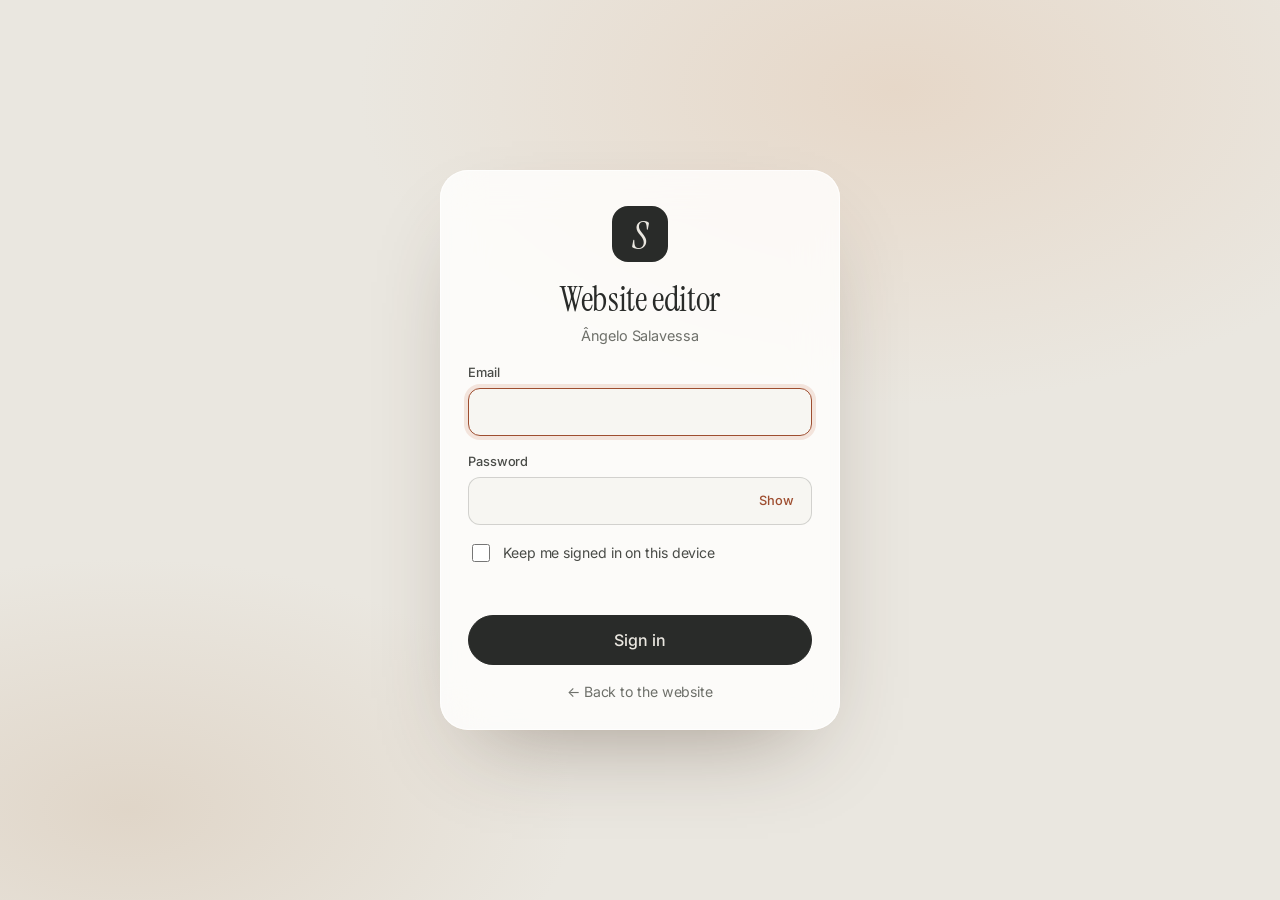
==== commit 99a690ec: "Add files via upload" ====
--- a/admin.html
+++ b/admin.html
@@ -15,10 +15,10 @@
    WEBSITE EDITOR — same light, nude, Apple-style language as the website.
    ========================================================================== */
 :root {
-  --bg: #F6F2EC; --bg-2: #EFE8DF; --card: #FFFFFF;
-  --text: #2B241F; --text-2: #5B4F46; --muted: #8A7E74;
-  --line: rgba(43,36,31,.10); --line-2: rgba(43,36,31,.18);
-  --accent: #8E6B53; --accent-soft: rgba(142,107,83,.13); --nude: #E6D6C6;
+  --bg: #EAE7E0; --bg-2: #E1DDD4; --card: #F7F6F2;
+  --text: #292B29; --text-2: #4A4C48; --muted: #6E706A;
+  --line: rgba(41,43,41,.10); --line-2: rgba(41,43,41,.18);
+  --accent: #9E4E30; --accent-soft: rgba(198,107,69,.16); --nude: #E6D5C8;
   --ok: #4E7A4A; --ok-soft: rgba(78,122,74,.12); --danger: #B4533F; --danger-soft: rgba(180,83,63,.10);
   --sans: -apple-system, BlinkMacSystemFont, "SF Pro Text", "Inter", "Helvetica Neue", Arial, sans-serif;
   --serif: "Instrument Serif", "Iowan Old Style", Georgia, serif;
@@ -49,7 +49,7 @@
 .btn--primary { background: var(--text); border-color: var(--text); color: var(--bg); }
 .btn--primary:hover { background: var(--accent); border-color: var(--accent); color: #fff; }
 .btn--ghost { background: transparent; }
-.btn--loud { background: #D2341C; border-color: #D2341C; color: #fff; }
+.btn--loud { background: #B35B37; border-color: #B35B37; color: #fff; }
 .btn--loud:hover { background: var(--text); border-color: var(--text); color: var(--bg); }
 .btn--danger { color: var(--danger); border-color: rgba(180,83,63,.35); background: var(--card); }
 .btn--danger.is-armed { background: var(--danger); color: #fff; border-color: var(--danger); }
@@ -94,7 +94,7 @@
 
 /* ---------- App layout ---------- */
 .app { display: grid; height: 100dvh; grid-template-columns: 252px minmax(0, 1fr) minmax(380px, 36vw); grid-template-rows: var(--top-h) minmax(0, 1fr); }
-.top { grid-column: 1 / -1; display: flex; align-items: center; gap: 16px; padding: 0 18px; padding-top: env(safe-area-inset-top); border-bottom: 1px solid var(--line); background: rgba(246,242,236,.85); -webkit-backdrop-filter: blur(18px) saturate(170%); backdrop-filter: blur(18px) saturate(170%); position: relative; z-index: 20; }
+.top { grid-column: 1 / -1; display: flex; align-items: center; gap: 16px; padding: 0 18px; padding-top: env(safe-area-inset-top); border-bottom: 1px solid var(--line); background: rgba(234,231,224,.85); -webkit-backdrop-filter: blur(18px) saturate(170%); backdrop-filter: blur(18px) saturate(170%); position: relative; z-index: 20; }
 .top__brand { display: flex; align-items: center; gap: 12px; text-decoration: none; min-width: 0; }
 .top__brand strong { display: block; font-weight: 600; font-size: .95rem; line-height: 1.1; }
 .top__brand small { display: block; color: var(--muted); font-size: .78rem; white-space: nowrap; overflow: hidden; text-overflow: ellipsis; }
@@ -132,7 +132,7 @@
 
 /* Image field */
 .imgf { display: flex; gap: 14px; align-items: center; }
-.imgf__thumb { width: 92px; height: 110px; flex: none; border-radius: 14px; overflow: hidden; background: var(--bg-2); display: grid; place-items: center; color: var(--muted); font-size: .75rem; }
+.imgf__thumb { width: 92px; height: 110px; flex: none; border-radius: 14px; overflow: hidden; background: var(--bg-2); display: grid; place-items: center; color: var(--muted); font-size: .72rem; text-align: center; padding: 6px; line-height: 1.3; }
 .imgf__thumb img { width: 100%; height: 100%; object-fit: cover; }
 .imgf__ctl { display: grid; gap: 8px; justify-items: start; min-width: 0; flex: 1; }
 .imgf__ctl .in { max-width: 100%; }
@@ -187,6 +187,8 @@
 .badge--new { background: var(--accent-soft); color: var(--accent); }
 .pc__chev { width: 10px; height: 10px; border-right: 1.6px solid var(--muted); border-bottom: 1.6px solid var(--muted); transform: rotate(45deg); margin: 0 6px 4px; transition: transform .3s var(--ease); flex: none; }
 .pc.is-open .pc__chev { transform: rotate(-135deg); margin-bottom: -4px; }
+.pc__body--single { grid-template-columns: minmax(0, 1fr) !important; }
+.pc__thumb--empty { display: block; background: linear-gradient(160deg, #E4DFD6, #D2CBBF); }
 .pc__body { display: grid; grid-template-columns: 200px minmax(0,1fr); gap: 20px; padding: 6px 18px 20px; border-top: 1px solid var(--line); padding-top: 18px; }
 .pc__media { display: grid; gap: 10px; align-content: start; justify-items: start; }
 .pc__media img { width: 100%; aspect-ratio: 4 / 5; object-fit: cover; border-radius: 14px; background: var(--bg-2); }
@@ -217,7 +219,7 @@
 
 /* ---------- Preview ---------- */
 .pv { display: flex; flex-direction: column; border-left: 1px solid var(--line); background: var(--bg-2); min-width: 0; }
-.pv__bar { display: flex; align-items: center; gap: 10px; padding: 12px 14px; border-bottom: 1px solid var(--line); background: rgba(246,242,236,.8); }
+.pv__bar { display: flex; align-items: center; gap: 10px; padding: 12px 14px; border-bottom: 1px solid var(--line); background: rgba(234,231,224,.8); }
 .pv__title { font-weight: 600; font-size: .88rem; margin-right: auto; display: flex; align-items: center; gap: 8px; }
 .pv__title::before { content: ""; width: 7px; height: 7px; border-radius: 50%; background: var(--ok); box-shadow: 0 0 0 3px var(--ok-soft); }
 .pv__close { display: none; }
@@ -230,7 +232,7 @@
 .bar { display: none; }
 
 /* ---------- Sheet + toast ---------- */
-.sheet { position: fixed; inset: 0; z-index: 80; display: grid; place-items: center; padding: 16px; background: rgba(246,242,236,.7); -webkit-backdrop-filter: blur(14px); backdrop-filter: blur(14px); animation: fade .25s; }
+.sheet { position: fixed; inset: 0; z-index: 80; display: grid; place-items: center; padding: 16px; background: rgba(234,231,224,.7); -webkit-backdrop-filter: blur(14px); backdrop-filter: blur(14px); animation: fade .25s; }
 .sheet__card { width: min(420px, 100%); background: var(--card); border-radius: 26px; padding: 30px 26px 24px; box-shadow: 0 40px 90px -30px rgba(70,50,35,.45); display: grid; gap: 12px; text-align: center; animation: rise .45s var(--ease); }
 .sheet__icon { width: 58px; height: 58px; border-radius: 50%; margin: 0 auto 6px; display: grid; place-items: center; background: var(--bg-2); font-size: 1.6rem; }
 .sheet__icon.is-spin::after { content: ""; width: 26px; height: 26px; border-radius: 50%; border: 2.5px solid var(--line-2); border-top-color: var(--text); animation: spin .8s linear infinite; }
@@ -281,7 +283,7 @@
   .pc__media { grid-template-columns: 110px 1fr; align-items: center; }
   .pc__media img { width: 110px; }
   .pc__badges .badge:not(.badge--new):not(.badge--dark) { display: none; }
-  .bar { display: flex; gap: 10px; position: fixed; left: 0; right: 0; bottom: 0; z-index: 30; padding: 12px 14px calc(12px + env(safe-area-inset-bottom)); background: rgba(246,242,236,.88); -webkit-backdrop-filter: blur(18px) saturate(170%); backdrop-filter: blur(18px) saturate(170%); border-top: 1px solid var(--line); }
+  .bar { display: flex; gap: 10px; position: fixed; left: 0; right: 0; bottom: 0; z-index: 30; padding: 12px 14px calc(12px + env(safe-area-inset-bottom)); background: rgba(234,231,224,.88); -webkit-backdrop-filter: blur(18px) saturate(170%); backdrop-filter: blur(18px) saturate(170%); border-top: 1px solid var(--line); }
   .bar .btn { flex: 1; min-height: 50px; font-size: 1rem; }
   .pv__bar .seg { display: none; }
   .pv__device { border-radius: 0; box-shadow: none; }
@@ -383,106 +385,148 @@
 /* ==========================================================================
    2. WHAT CAN BE EDITED — one entry per section of the website
    ========================================================================== */
-const RICH = true;
+const t = (k, label, o = {}) => Object.assign({ k: "text." + k, label }, o);
+const R = (k, label, o = {}) => t(k, label, Object.assign({ rich: true }, o));
+const P = (k, label, o = {}) => t(k, label, Object.assign({ type: "para" }, o));
+const IMG = (k, label, o = {}) => Object.assign({ k: "media." + k, label, type: "image" }, o);
+const H = (h, note) => ({ h, note });
 const SECTIONS = [
-  { id: "portfolio", title: "Portfolio", sub: "Your tattoo photos", anchor: "#work", custom: "portfolio",
+  { id: "portfolio", title: "Portfolio", sub: "Your tattoo photos", page: "tattoos.html", anchor: "#gallery", custom: "portfolio",
     intro: "Add, reorder, feature or remove pieces. The order here is the order on the website." },
-  { id: "home", title: "Home", sub: "Name & opening screen", anchor: "#top",
-    intro: "The first screen visitors see.",
+  { id: "home", title: "Home", sub: "The first page", page: "index.html", anchor: "#top",
+    intro: "Everything on the home page, from top to bottom.",
     fields: [
-      { h: "Your name" },
-      { k: "settings.artistName", label: "Name", hint: "The first word goes on line one, the rest on line two." },
-      { k: "settings.discipline", label: "Style", hint: "Shown under each piece in the photo viewer." },
-      { h: "Opening screen" },
-      { k: "text.hero.kicker1", label: "Status badge", hint: "For example “Bookings open” or “Fully booked until March”." },
-      { row: [{ k: "text.hero.kicker2", label: "Label 2" }, { k: "text.hero.kicker3", label: "Label 3" }] },
-      { k: "text.hero.tagline", label: "Tagline", rich: RICH },
-      { k: "text.hero.lede", label: "Introduction", type: "para" },
-      { row: [{ k: "text.hero.cta1", label: "Main button" }, { k: "text.hero.cta2", label: "Second button" }] },
-      { row: [{ k: "text.hero.corner1", label: "Corner line 1" }, { k: "text.hero.corner2", label: "Corner line 2" }], hint: "Top-left corner, on computers only." },
-      { h: "3D carousel" },
-      { k: "media.heroPiece", label: "Piece facing front", type: "piece" },
-      { k: "media.ringCount", label: "How many pieces spin", type: "number", min: 3, max: 16, hint: "Uses the first pieces in your portfolio order." },
-      { k: "media.heroBackground", label: "Soft background photo", type: "image", hint: "Shown very faintly behind the opening screen." }
+      H("Opening screen"),
+      t("home.kicker", "Small line above the headline"),
+      R("home.title", "Headline", { hint: "Words between *asterisks* turn terracotta." }),
+      R("home.lede", "Introduction", { hint: "Words between *asterisks* are shown in bold." }),
+      IMG("hero", "Opening photo", { hint: "Large photo on the right on computers, at the top on phones." }),
+      { row: [t("home.cardTitle", "Glass card — title"), t("home.cardText", "Glass card — text")] },
+      H("Three pillars"),
+      { row: [t("home.p1.title", "01 — Title"), t("home.p1.text", "01 — Text")] }, IMG("pillarPerson", "01 — Photo"),
+      { row: [t("home.p2.title", "02 — Title"), t("home.p2.text", "02 — Text")] }, IMG("pillarCraft", "02 — Photo"),
+      { row: [t("home.p3.title", "03 — Title"), t("home.p3.text", "03 — Text")] }, IMG("pillarSoul", "03 — Photo"),
+      H("Who I am"),
+      t("home.introLabel", "Small label"), R("home.introTitle", "Title"), P("home.introText", "Text"), t("home.introCta", "Button"),
+      IMG("portrait", "Photo", { hint: "Also used at the top of the About page." }),
+      H("Travel", "The slides come from Travel → Destinations."),
+      t("home.travelLabel", "Small label"), R("home.travelTitle", "Title"), t("home.travelText", "Text"), t("home.travelCta", "Link"),
+      H("Journal", "Shows the two newest stories from the Journal."),
+      t("home.journalLabel", "Small label"), R("home.journalTitle", "Title"), P("home.journalText", "Text"), t("home.journalCta", "Link"),
+      H("The Craft", "Shows four featured pieces from the Portfolio."),
+      t("home.craftLabel", "Small label"), R("home.craftTitle", "Title"), P("home.craftText", "Text"),
+      { row: [t("home.craftCta", "Portfolio button"), t("home.craftBook", "WhatsApp button")] },
+      H("The Last Soul"),
+      t("home.soulLabel", "Small label"), R("home.soulTitle", "Title"), P("home.soulText", "Text"),
+      { row: [t("home.soulCta", "Main button"), t("home.soulCta2", "Second button")] },
+      IMG("soulImage", "Photo", { hint: "Also used on The Last Soul page." })
     ] },
-  { id: "work", title: "Selected work", sub: "Intro & moving bands", anchor: "#work",
-    intro: "The section that introduces your featured pieces, and the archive below it.",
+  { id: "about", title: "About", sub: "Your story", page: "about.html", anchor: "#top",
     fields: [
-      { k: "text.work.label", label: "Small label" },
-      { k: "text.work.title", label: "Title", rich: RICH },
-      { k: "text.work.introSerif", label: "Highlighted line" },
-      { k: "text.work.intro", label: "Text", type: "para" },
-      { h: "Moving text bands", note: "One word or short phrase per line." },
-      { row: [{ k: "bandA", label: "Band 1", type: "words" }, { k: "bandB", label: "Band 2", type: "words" }] },
-      { h: "Archive" },
-      { row: [{ k: "text.index.label", label: "Small label" }, { k: "text.index.title", label: "Title", rich: RICH }] }
+      t("about.kicker", "Small label"), R("about.title", "Name as headline"), R("about.lead", "Line under the name"),
+      IMG("portrait", "Main photo"), IMG("portrait2", "Second photo", { hint: "The smaller photo over the corner of the main one." }),
+      H("Your story"),
+      R("about.statement", "Statement"), P("about.p1", "Paragraph 1"), P("about.p2", "Paragraph 2"), P("about.p3", "Paragraph 3"),
+      H("In your own words"),
+      t("about.quoteLabel", "Small label"), P("about.quote", "Quote"), P("about.quotePt", "Original (Portuguese)"),
+      H("What you believe"),
+      t("about.valuesLabel", "Small label"), R("about.valuesTitle", "Title"),
+      { k: "values", type: "list", add: "+ Add a value", fields: [{ p: "title", label: "Title", head: true }, { p: "text", label: "Text", type: "para" }] },
+      H("Quick facts"), { k: "facts", type: "pairs", labels: ["Label", "Text"] },
+      H("Words you live by"), t("about.wordsLabel", "Small label"), P("about.words", "Quote")
     ] },
-  { id: "artist", title: "About you", sub: "Photos, bio, facts", anchor: "#artist",
-    intro: "Your photos and the story behind the work.",
+  { id: "lifestyle", title: "Lifestyle", sub: "Life between tattoos", page: "lifestyle.html", anchor: "#top",
     fields: [
-      { h: "Photos" },
-      { k: "media.artistPortrait", label: "Main photo", type: "image" },
-      { k: "media.artistDetailImage", label: "Second photo", type: "image", hint: "The smaller photo layered over the corner of the main one." },
-      { h: "Text" },
-      { k: "text.artist.label", label: "Small label" },
-      { k: "text.artist.statement", label: "Statement", rich: RICH },
-      { k: "text.artist.lead", label: "First paragraph", type: "para" },
-      { k: "text.artist.p2", label: "Second paragraph", type: "para" },
-      { k: "text.artist.p3", label: "Third paragraph", type: "para" },
-      { h: "Quick facts" },
-      { k: "facts", type: "pairs", labels: ["Label", "Text"] }
+      t("life.kicker", "Small label"), R("life.title", "Headline"), P("life.lead", "Introduction"),
+      { k: "interests", label: "Interests", type: "words", hint: "One per line — shown as small tags." },
+      H("Big photo"), IMG("lifeHero", "Photo"),
+      t("life.bleedTag", "Glass panel — small label"), t("life.bleedTitle", "Glass panel — title"), P("life.bleedText", "Glass panel — text"),
+      H("Moments"), t("life.momentsLabel", "Small label"), R("life.momentsTitle", "Title"),
+      { k: "moments", type: "list", add: "+ Add a moment", meta: x => x.tag || "",
+        fields: [{ p: "title", label: "Title", head: true }, { p: "tag", label: "Small label (e.g. Ocean)" }, { p: "text", label: "Text", type: "para" }, { p: "image", label: "Photo", type: "image" }] },
+      H("Closing quote"), P("life.quote", "Quote")
     ] },
-  { id: "process", title: "Process", sub: "How a piece comes together", anchor: "#process",
-    intro: "The five steps from first message to healed tattoo.",
+  { id: "travel", title: "Travel", sub: "Destinations & films", page: "travel.html", anchor: "#top",
     fields: [
-      { k: "text.process.label", label: "Small label" },
-      { k: "text.process.title", label: "Title", rich: RICH },
-      { k: "text.process.lede", label: "Introduction", type: "para" },
-      ...[1, 2, 3, 4, 5].flatMap(n => [
-        { h: "Step " + n },
-        { row: [{ k: `text.process.s${n}.title`, label: "Title" }, { k: `text.process.s${n}.tag`, label: "Small tag" }] },
-        { k: `text.process.s${n}.text`, label: "Text", type: "para" }
-      ])
+      t("travel.kicker", "Small label"), R("travel.title", "Headline"), P("travel.lead", "Introduction"),
+      H("Big photo"), IMG("travelHero", "Photo"),
+      t("travel.bleedTag", "Glass panel — small label"), t("travel.bleedTitle", "Glass panel — title"), P("travel.bleedText", "Glass panel — text"),
+      H("Destinations", "Also shown as slides on the home page."), t("travel.placesLabel", "Small label"), R("travel.placesTitle", "Title"),
+      { k: "destinations", type: "list", titleProp: "name", add: "+ Add a destination", meta: x => x.region || "",
+        fields: [{ p: "name", label: "Place", head: true }, { p: "region", label: "Region / country" }, { p: "text", label: "Text", type: "para" }, { p: "image", label: "Photo", type: "image" }] },
+      H("On the road"), IMG("travelStory", "Photo"), t("travel.storyLabel", "Small label"), P("travel.storyQuote", "Quote"), t("travel.storyCite", "Quote author"), t("travel.storyText", "Line under the quote"),
+      H("Films"), t("travel.filmsLabel", "Small label"), R("travel.filmsTitle", "Title"), P("travel.filmsText", "Text"),
+      { k: "films", type: "list", add: "+ Add a film", meta: x => x.place || "",
+        fields: [{ p: "title", label: "Title", head: true }, { p: "place", label: "Place" }, { p: "url", label: "Video link", hint: "A YouTube link, or a link to an .mp4 file." }, { p: "poster", label: "Cover photo", type: "image" }] }
     ] },
-  { id: "travel", title: "Travel", sub: "Where you tattoo", anchor: "#travel",
-    intro: "Your stops. They also appear as choices in the booking form.",
+  { id: "tattoos", title: "Tattoos page", sub: "Process, places, booking", page: "tattoos.html", anchor: "#top",
+    intro: "The words around your portfolio. The pieces themselves are in Portfolio.",
     fields: [
-      { k: "text.travel.label", label: "Small label" },
-      { k: "text.travel.title", label: "Title", rich: RICH },
-      { k: "text.travel.lede", label: "Introduction", type: "para" },
-      { h: "Places", note: "Add dates when a guest spot is announced, e.g. “12–20 Mar 2027”." },
+      t("tattoos.kicker", "Small label"), R("tattoos.title", "Headline"),
+      t("tattoos.status", "Status badge", { hint: "For example “Bookings open” or “Fully booked until March”." }),
+      P("tattoos.lead", "Introduction"), { row: [t("tattoos.cta1", "WhatsApp button"), t("tattoos.cta2", "Form button")] },
+      H("Portfolio heading"), { row: [t("tattoos.galleryLabel", "Small label"), R("tattoos.galleryTitle", "Title")] },
+      H("Process"), t("tattoos.processLabel", "Small label"), R("tattoos.processTitle", "Title"), P("tattoos.processLede", "Introduction"),
+      { k: "process", type: "list", add: "+ Add a step", meta: x => x.tag || "",
+        fields: [{ p: "title", label: "Title", head: true }, { p: "tag", label: "Small tag" }, { p: "text", label: "Text", type: "para" }] },
+      H("Where you tattoo", "Add dates when a guest spot is announced, e.g. “12–20 Mar 2027”. Places also appear as choices in the booking form."),
+      t("tattoos.whereLabel", "Small label"), R("tattoos.whereTitle", "Title"), P("tattoos.whereLede", "Introduction"),
       { k: "locations", type: "locations" },
-      { k: "text.travel.foot", label: "Line under the list" }
+      H("Booking form"), t("tattoos.bookLabel", "Small label"), R("tattoos.bookTitle", "Title"), P("tattoos.bookIntro", "Introduction"),
+      t("tattoos.bookStep1", "Step 1"), t("tattoos.bookStep2", "Step 2"), t("tattoos.bookStep3", "Step 3"), P("tattoos.submitNote", "Note under the button")
     ] },
-  { id: "booking", title: "Booking & contact", sub: "WhatsApp, Instagram", anchor: "#booking",
-    intro: "Where enquiries go, and the words around the booking form.",
+  { id: "soul", title: "The Last Soul", sub: "Mission & initiatives", page: "the-last-soul.html", anchor: "#top",
     fields: [
-      { h: "Where enquiries go" },
+      t("soul.kicker", "Small label"), R("soul.title", "Headline"), P("soul.lead", "Introduction"),
+      { row: [t("soul.cta1", "Main button"), t("soul.cta2", "Second button")] },
+      H("01 — The mission"), R("soul.missionTitle", "Title"), P("soul.missionText", "Text"), P("soul.missionText2", "Second paragraph"),
+      H("02 — The story"), IMG("soulImage", "Photo"), R("soul.storyTitle", "Title"), P("soul.storyText", "Text"), P("soul.storyQuote", "Quote"), t("soul.storyLink", "Link text"),
+      H("03 — Initiatives", "Only real initiatives. An empty “Next initiative” card is always shown at the end."),
+      R("soul.initTitle", "Title"), P("soul.initText", "Text"),
+      { k: "initiatives", type: "list", add: "+ Add an initiative", meta: x => [x.status, x.place].filter(Boolean).join(" · "),
+        fields: [{ p: "title", label: "Name", head: true }, { p: "place", label: "Place" }, { p: "status", label: "Status (e.g. Ongoing, Completed)" }, { p: "text", label: "Text", type: "para" }, { p: "image", label: "Photo", type: "image" }, { p: "link", label: "Link (optional)", hint: "e.g. article.html?a=papa for a Journal story." }] },
+      H("04 — Impact", "Leave empty until there is real, verified impact to share — the page then shows an honest note instead."),
+      R("soul.impactTitle", "Title"),
+      { k: "impact", type: "list", add: "+ Add an impact story", meta: x => x.figure || "",
+        fields: [{ p: "title", label: "Title", head: true }, { p: "figure", label: "Real number (optional)", hint: "Only verified figures, e.g. “42 meals”." }, { p: "text", label: "Text", type: "para" }, { p: "image", label: "Photo", type: "image" }] },
+      H("05 — Get involved"), R("soul.involvedTitle", "Title"), P("soul.involvedText", "Text"),
+      { row: [t("soul.way1Title", "Card 1 — title"), t("soul.way1Cta", "Card 1 — button")] }, P("soul.way1Text", "Card 1 — text"),
+      { row: [t("soul.way2Title", "Card 2 — title"), t("soul.way2Cta", "Card 2 — button")] }, P("soul.way2Text", "Card 2 — text"),
+      { row: [t("soul.way3Title", "Card 3 — title"), t("soul.way3Cta", "Card 3 — button")] }, P("soul.way3Text", "Card 3 — text"),
+      H("06 — The future"), R("soul.futureTitle", "Title"), P("soul.futureText", "Text")
+    ] },
+  { id: "journal", title: "Journal", sub: "Stories & articles", page: "journal.html", anchor: "#top",
+    intro: "Write and publish stories. The newest story goes first.",
+    fields: [
+      t("journal.kicker", "Small label"), R("journal.title", "Headline"), P("journal.lead", "Introduction"),
+      H("Stories"),
+      { k: "journal", type: "list", add: "+ Write a new story", top: true, meta: x => [x.category, x.place].filter(Boolean).join(" · "),
+        fields: [{ p: "title", label: "Title", head: true }, { p: "category", label: "Category (e.g. Travel, Life, The Last Soul)" }, { p: "place", label: "Place" }, { p: "date", label: "Date (optional)" },
+          { p: "excerpt", label: "Short summary", type: "para" }, { p: "cover", label: "Cover photo", type: "image" },
+          { p: "body", label: "The story", type: "para", rows: 10, hint: "Leave a blank line between paragraphs. Start a line with > for a quote. *Asterisks* make a word italic." },
+          { p: "source", label: "Note at the end (optional)", hint: "e.g. Originally shared on Instagram." },
+          { p: "slug", label: "Web address", hint: "Used in the link (article.html?a=…). Filled in automatically from the title." }] }
+    ] },
+  { id: "contact", title: "Contact & links", sub: "WhatsApp, Instagram, email", page: "contact.html", anchor: "#top",
+    fields: [
+      H("Where enquiries go"),
       { k: "settings.whatsappNumber", label: "WhatsApp number", inputmode: "tel", placeholder: "31634444502", hint: "Country code + number, digits only — no +, spaces or leading 0. Example: 31634444502." },
-      { row: [{ k: "settings.whatsappDisplay", label: "Number as shown on the site" }, { k: "settings.instagramHandle", label: "Instagram username", placeholder: "angelosalavessa_tattoo" }] },
+      { row: [{ k: "settings.whatsappDisplay", label: "Number as shown on the site" }, { k: "settings.instagramHandle", label: "Instagram username" }] },
       { k: "settings.whatsappGreeting", label: "WhatsApp greeting", hint: "Pre-filled when someone taps a WhatsApp button." },
-      { k: "settings.bookingEmail", label: "Booking email (optional)", input: "email", hint: "If filled in, visitors also get a “Send by email” option." },
-      { h: "Booking section" },
-      { k: "text.booking.label", label: "Small label" },
-      { k: "text.booking.title", label: "Title", rich: RICH },
-      { k: "text.booking.intro", label: "Introduction", type: "para" },
-      { k: "text.booking.next1", label: "Step 1" },
-      { k: "text.booking.next2", label: "Step 2" },
-      { k: "text.booking.next3", label: "Step 3" },
-      { k: "text.booking.submitNote", label: "Note under the button", type: "para" }
+      { k: "settings.contactEmail", label: "Email (optional)", input: "email", hint: "Shown on the Contact page and in the footer when filled in." },
+      { row: [{ k: "settings.youtubeUrl", label: "YouTube link (optional)" }, { k: "settings.tiktokUrl", label: "TikTok link (optional)" }] },
+      H("Contact page"), t("contact.kicker", "Small label"), R("contact.title", "Headline"), P("contact.lead", "Introduction"),
+      t("contact.collabTitle", "Collaborations — title"), P("contact.collabText", "Collaborations — text")
     ] },
-  { id: "closing", title: "Closing & footer", sub: "Last words on the page", anchor: "#contact",
+  { id: "footer", title: "Name & footer", sub: "Signature on every page", page: "index.html", anchor: ".footer",
     fields: [
-      { k: "text.closing.kicker", label: "Small line" },
-      { row: [{ k: "text.closing.line1", label: "Big text — line 1" }, { k: "text.closing.line2", label: "Big text — line 2" }] },
-      { k: "text.footer.tagline", label: "Footer line" }
+      { row: [{ k: "settings.artistName", label: "Your name" }, { k: "settings.discipline", label: "Style", hint: "Shown in the tattoo photo viewer." }] },
+      R("footer.big", "Big closing line"), t("footer.soul", "The Last Soul line"), t("footer.motto", "Small motto")
     ] },
-  { id: "seo", title: "Google & sharing", sub: "Search result text", anchor: "#top",
-    intro: "How the website appears on Google and when the link is shared.",
-    fields: [
-      { k: "seo.title", label: "Page title", hint: "Around 50–60 characters works best." },
-      { k: "seo.description", label: "Description", type: "para", hint: "Around 150 characters works best." }
-    ] },
+  { id: "seo", title: "Google & sharing", sub: "Search result text", page: "index.html", anchor: "#top",
+    intro: "How each page appears on Google and when its link is shared. Titles work best around 50–60 characters, descriptions around 150.",
+    fields: [["home", "Home"], ["about", "About"], ["lifestyle", "Lifestyle"], ["travel", "Travel"], ["tattoos", "Tattoos"], ["soul", "The Last Soul"], ["journal", "Journal"], ["contact", "Contact"]]
+      .flatMap(([k, n]) => [H(n), { k: `seo.${k}.title`, label: "Title" }, { k: `seo.${k}.description`, label: "Description", type: "para" }]) },
   { sep: true },
   { id: "connection", title: "Publishing setup", sub: "Connect to GitHub", custom: "connection" }
 ];
@@ -557,23 +601,29 @@
 const openPieces = new Set();
 const pid = p => { if (!pieceIds.has(p)) pieceIds.set(p, ++pieceSeq); return pieceIds.get(p); };
 
+const LISTS = ["facts", "locations", "portfolio", "process", "values", "interests", "moments", "destinations", "films", "journal", "initiatives", "impact"];
 function normalize(d) {
   d = d && typeof d === "object" ? d : {};
-  d.version = d.version || 1;
+  d.version = d.version || 2;
   ["settings", "media", "text", "seo"].forEach(k => { if (!d[k] || typeof d[k] !== "object" || Array.isArray(d[k])) d[k] = {}; });
-  ["facts", "bandA", "bandB", "locations", "portfolio"].forEach(k => { if (!Array.isArray(d[k])) d[k] = []; });
+  LISTS.forEach(k => { if (!Array.isArray(d[k])) d[k] = []; });
   return d;
 }
+/* Paths: "text.home.title" (text keys contain dots), or "journal.2.title", "seo.home.title", "media.hero" */
 function getv(path) {
   if (path.startsWith("text.")) return draft.text[path.slice(5)];
-  const i = path.indexOf(".");
-  return i < 0 ? draft[path] : (draft[path.slice(0, i)] || {})[path.slice(i + 1)];
+  return path.split(".").reduce((o, k) => (o == null ? undefined : o[k]), draft);
 }
 function setv(path, v) {
   if (path.startsWith("text.")) { draft.text[path.slice(5)] = v; return; }
-  const i = path.indexOf(".");
-  if (i < 0) { draft[path] = v; return; }
-  const a = path.slice(0, i); (draft[a] = draft[a] || {})[path.slice(i + 1)] = v;
+  const parts = path.split("."), last = parts.pop();
+  let o = draft;
+  parts.forEach((k, i) => { if (o[k] == null || typeof o[k] !== "object") o[k] = /^\d+$/.test(parts[i + 1] || last) ? [] : {}; o = o[k]; });
+  o[last] = v;
+}
+function walkStrings(obj, fn) { // calls fn(value, setter) for every string in obj
+  if (Array.isArray(obj)) obj.forEach((v, i) => typeof v === "string" ? fn(v, nv => { obj[i] = nv; }) : walkStrings(v, fn));
+  else if (obj && typeof obj === "object") Object.keys(obj).forEach(k => typeof obj[k] === "string" ? fn(obj[k], nv => { obj[k] = nv; }) : walkStrings(obj[k], fn));
 }
 function srcFor(path) {
   if (!path) return "";
@@ -583,9 +633,14 @@
 }
 function imagePaths(d) {
   const set = new Set();
-  (d.portfolio || []).forEach(p => p && p.image && set.add(p.image));
-  ["heroBackground", "artistPortrait", "artistDetailImage"].forEach(k => d.media && d.media[k] && set.add(d.media[k]));
+  walkStrings(d, v => { if (/^images\//.test(v)) set.add(v); });
   return set;
+}
+function allImages() { // every photo the site already uses, for the "use an existing photo" menus
+  const seen = new Map();
+  (draft.portfolio || []).forEach(p => p && p.image && !seen.has(p.image) && seen.set(p.image, "Tattoo · " + (p.title || "")));
+  walkStrings(draft, v => { if (/^images\//.test(v) && !seen.has(v)) seen.set(v, v.replace(/^images\/(uploads\/)?/, "").replace(/\.[a-z]+$/i, "").replace(/[-_]+/g, " ")); });
+  return Array.from(seen, ([path, label]) => ({ path, label }));
 }
 function isDirty() { return pending.size > 0 || JSON.stringify(draft) !== JSON.stringify(base); }
 function saveDraft() {
@@ -731,6 +786,14 @@
   if (!/^\d{8,15}$/.test(wa)) errs.push(["booking", "The WhatsApp number must be digits only, with the country code (e.g. 31634444502)."]);
   if (!String(draft.settings.artistName || "").trim()) errs.push(["home", "Your name can't be empty."]);
   if (!draft.portfolio.length) errs.push(["portfolio", "Add at least one piece to the portfolio."]);
+  const used = new Set();
+  draft.journal.forEach(p => {
+    if (!p) return;
+    let sl = slugify(p.slug || p.title) || "story"; const base = sl; let n = 2;
+    while (used.has(sl)) sl = base + "-" + n++;
+    used.add(sl); p.slug = sl;
+  });
+  if (draft.journal.some(p => p && !String(p.title || "").trim())) errs.push(["journal", "Every story needs a title."]);
   return errs;
 }
 function sheet(state, title, text, pct, actions) {
@@ -894,7 +957,12 @@
   try { history.replaceState(null, "", "#" + current); } catch (e) { /* ignore */ }
   renderPanel();
   $("#panel").scrollTop = 0;
-  if (s.anchor) previewTo(s.anchor);
+  if (pv.started && s.page && s.page !== pv.page) {
+    pv.page = s.page; pv.anchor = s.anchor || "#top"; pv.keepY = null; pv.loaded = false;
+    $("#pv-loading").hidden = false;
+    window.__salavessaDraft = previewContent();
+    pv.frame.src = previewUrl(s.page);
+  } else if (s.anchor) previewTo(s.anchor);
 }
 function header(s, idx) {
   return `<header class="ph">
@@ -904,15 +972,17 @@
     ${s.anchor ? `<button class="btn btn--sm ph__peek" type="button" data-action="open-preview">See it in the preview →</button>` : ""}
   </header>`;
 }
-function renderPanel() {
+function renderPanel(keep) {
+  const panel = $("#panel"), y = panel.scrollTop;
   const s = SECTIONS.find(x => x.id === current);
   const idx = SECTIONS.filter(x => !x.sep).indexOf(s) + 1;
   let body;
   if (s.custom === "portfolio") body = portfolioHTML();
   else if (s.custom === "connection") body = connectionHTML();
   else body = `<div class="card">${s.fields.map(fieldHTML).join("")}</div>`;
-  $("#panel").innerHTML = `<div class="panel__inner">${header(s, idx)}${body}</div>`;
+  panel.innerHTML = `<div class="panel__inner">${header(s, idx)}${body}</div>`;
   $$("#panel textarea").forEach(autosize);
+  if (keep) panel.scrollTop = y;
 }
 
 function fieldHTML(f) {
@@ -920,13 +990,14 @@
   if (f.row) return `<div class="fld"><div class="g2">${f.row.map(fieldHTML).join("")}</div>${f.hint ? `<p class="hint">${esc(f.hint)}</p>` : ""}</div>`;
   const id = "f-" + f.k.replace(/[^a-z0-9]+/gi, "-");
   const v = getv(f.k);
-  const hint = f.rich ? ((f.hint ? f.hint + " " : "") + "Tip: put *asterisks* around a word to make it italic. Press Enter for a new line.") : f.hint;
+  const hint = f.rich ? (f.hint ? f.hint + " Press Enter for a new line." : "Tip: put *asterisks* around a word to make it italic. Press Enter for a new line.") : f.hint;
   const hintHTML = hint ? `<p class="hint" id="${id}-h">${esc(hint)}</p>` : "";
   const desc = hint ? ` aria-describedby="${id}-h"` : "";
   let input;
   switch (f.type) {
     case "para":
-      input = `<textarea class="in" id="${id}" data-path="${f.k}" rows="3"${desc}>${esc(v)}</textarea>`; break;
+      input = `<textarea class="in" id="${id}" data-path="${f.k}" rows="${f.rows || 3}"${f.rows ? ` style="min-height:${f.rows * 1.5}em"` : ""}${desc}>${esc(v)}</textarea>`; break;
+    case "list": return listHTML(f);
     case "number":
       input = `<input class="in in--num" id="${id}" type="number" inputmode="numeric" min="${f.min}" max="${f.max}" data-path="${f.k}" data-type="number" value="${esc(v)}"${desc}>`; break;
     case "words":
@@ -942,20 +1013,21 @@
     default:
       input = f.rich
         ? `<textarea class="in in--line" id="${id}" data-path="${f.k}" rows="1"${desc}>${esc(v)}</textarea>`
-        : `<input class="in" id="${id}" type="${f.input || "text"}" data-path="${f.k}" value="${esc(v)}"${f.placeholder ? ` placeholder="${esc(f.placeholder)}"` : ""}${f.inputmode ? ` inputmode="${f.inputmode}"` : ""}${desc}>`;
+        : `<input class="in" id="${id}" type="${f.input || "text"}" data-path="${f.k}" value="${esc(v)}"${f.head ? " data-head" : ""}${f.placeholder ? ` placeholder="${esc(f.placeholder)}"` : ""}${f.inputmode ? ` inputmode="${f.inputmode}"` : ""}${desc}>`;
   }
   return `<div class="fld"><label for="${id}">${esc(f.label)}</label>${input}${hintHTML}</div>`;
 }
 function imageFieldHTML(f, v, hintHTML) {
   return `<div class="fld"><span class="lbl">${esc(f.label)}</span>
     <div class="imgf">
-      <div class="imgf__thumb">${v ? `<img src="${esc(srcFor(v))}" alt="">` : "No photo"}</div>
+      <div class="imgf__thumb">${v ? `<img src="${esc(srcFor(v))}" alt="" onerror="this.replaceWith(document.createTextNode('Photo not uploaded yet'))">` : "No photo"}</div>
       <div class="imgf__ctl">
         <label class="btn btn--sm">Upload a photo<input type="file" accept="image/*" hidden data-upload="${f.k}"></label>
-        <select class="in in--sm" data-path="${f.k}" data-type="image" aria-label="${esc(f.label)}: choose one of your tattoo photos">
-          <option value="">Or use a portfolio photo…</option>
-          ${draft.portfolio.map(p => `<option value="${esc(p.image)}"${p.image === v ? " selected" : ""}>${esc(p.title)}</option>`).join("")}
+        <select class="in in--sm" data-path="${f.k}" data-type="image" aria-label="${esc(f.label)}: choose a photo already on the site">
+          <option value="">Or use a photo already on the site…</option>
+          ${allImages().map(o => `<option value="${esc(o.path)}"${o.path === v ? " selected" : ""}>${esc(o.label)}</option>`).join("")}
         </select>
+        ${v ? `<button class="btn btn--sm btn--ghost" type="button" data-action="img-clear" data-path="${f.k}">Remove photo</button>` : ""}
       </div>
     </div>${hintHTML}</div>`;
 }
@@ -991,6 +1063,39 @@
     <div class="loud-demo" id="loud-demo" style="--c:${esc(v)};--ci:${inkFor(v)}"><span class="loud-demo__btn">Start your piece →</span><span class="loud-demo__quiet">Everything else stays quiet.</span></div>
   </div>`;
 }
+/* ---------- Generic lists (stories, destinations, initiatives…) ---------- */
+const openItems = new Set();
+function listHTML(f) {
+  const arr = getv(f.k) || [];
+  const tp = f.titleProp || f.fields[0].p;
+  const imgF = f.fields.find(x => x.type === "image");
+  const addBtn = `<div><button class="btn btn--sm${f.top ? " btn--primary" : ""}" type="button" data-action="list-add" data-list="${f.k}">${esc(f.add || "+ Add")}</button></div>`;
+  return `<div class="fld">${f.label ? `<span class="lbl">${esc(f.label)}</span>` : ""}
+    ${f.top ? addBtn : ""}
+    <div class="pcs">${arr.map((it, i) => {
+      const open = openItems.has(f.k + "#" + i), last = arr.length - 1;
+      const thumb = imgF ? (it[imgF.p] ? `<img class="pc__thumb" src="${esc(srcFor(it[imgF.p]))}" alt="" loading="lazy" onerror="this.style.visibility='hidden'">` : `<span class="pc__thumb pc__thumb--empty" aria-hidden="true"></span>`) : "";
+      return `<article class="pc${open ? " is-open" : ""}">
+        <button class="pc__head" type="button" data-action="list-toggle" data-list="${f.k}" data-i="${i}" aria-expanded="${open}">
+          <span class="pc__no">${i + 1}</span>${thumb}
+          <span class="pc__sum"><strong class="pc__title">${esc(it[tp] || "Untitled")}</strong><small class="pc__meta">${esc(f.meta ? f.meta(it) : "")}</small></span>
+          ${pendingIn(it) ? '<span class="badge badge--new">New photo</span>' : ""}<span class="pc__chev" aria-hidden="true"></span>
+        </button>
+        <div class="pc__body pc__body--single"${open ? "" : " hidden"}>
+          ${f.fields.map(sf => fieldHTML(Object.assign({}, sf, { k: f.k + "." + i + "." + sf.p }))).join("")}
+          <div class="pc__actions">
+            <button class="btn btn--sm" type="button" data-action="list-move" data-list="${f.k}" data-i="${i}" data-d="-1"${i === 0 ? " disabled" : ""}>↑ Move up</button>
+            <button class="btn btn--sm" type="button" data-action="list-move" data-list="${f.k}" data-i="${i}" data-d="1"${i === last ? " disabled" : ""}>↓ Move down</button>
+            <button class="btn btn--sm btn--danger" type="button" data-action="list-del" data-list="${f.k}" data-i="${i}">Delete</button>
+          </div>
+        </div>
+      </article>`;
+    }).join("")}</div>
+    ${f.top ? "" : addBtn}</div>`;
+}
+function pendingIn(item) { let n = false; walkStrings(item, v => { if (pending.has(v)) n = true; }); return n; }
+function listDef(k) { for (const s of SECTIONS) for (const f of (s.fields || [])) if (f.k === k && f.type === "list") return f; return null; }
+function slugify(s) { return String(s || "").toLowerCase().normalize("NFKD").replace(/[̀-ͯ]/g, "").replace(/[^a-z0-9]+/g, "-").replace(/^-|-$/g, "").slice(0, 60); }
 function pairsHTML(f) {
   const arr = getv(f.k) || [];
   return `<div class="fld"><div class="rows">${arr.map((r, i) => `
@@ -1023,21 +1128,19 @@
   const P = draft.portfolio;
   const feat = P.filter(p => p.featured).length;
   const cats = Array.from(new Set(P.map(p => (p.category || "").trim()).filter(Boolean))).sort();
-  const ring = +draft.media.ringCount || 8;
   return `
     <div class="card">
       <div class="pf-top">
         <label class="btn btn--primary">+ Add photos<input type="file" accept="image/*" multiple hidden data-add-pieces></label>
-        <p class="pf-stats" id="pf-stats">${P.length} pieces · ${feat} in “The plates”${feat > MAX_FEATURED ? ` <span class="warn">— only the first ${MAX_FEATURED} are shown</span>` : ""}</p>
+        <p class="pf-stats" id="pf-stats">${P.length} pieces · ${feat} featured</p>
       </div>
-      <p class="hint">New photos go to the top. The first ${ring} pieces spin in the 3D carousel; tap a piece to edit its details.</p>
+      <p class="hint">New photos go to the top. Featured pieces appear first on the home page (it shows four). Tap a piece to edit its details.</p>
     </div>
     <datalist id="cats">${cats.map(c => `<option value="${esc(c)}">`).join("")}</datalist>
     <div class="pcs" id="pieces">${P.map(pieceHTML).join("")}</div>`;
 }
 function pieceHTML(p, i) {
   const open = openPieces.has(pid(p));
-  const front = +draft.media.heroPiece === i;
   const crop = cropOf(p);
   const id = "pc" + pid(p);
   const last = draft.portfolio.length - 1;
@@ -1046,7 +1149,7 @@
       <span class="pc__no">${i + 1}</span>
       <img class="pc__thumb" src="${esc(srcFor(p.image))}" alt="" loading="lazy">
       <span class="pc__sum"><strong class="pc__title">${esc(p.title || "Untitled")}</strong><small class="pc__meta">${esc([p.category, p.placement].filter(Boolean).join(" · ") || "Add a category")}</small></span>
-      <span class="pc__badges">${pending.has(p.image) ? '<span class="badge badge--new">New</span>' : ""}${front ? '<span class="badge badge--dark">Front</span>' : ""}${p.featured ? '<span class="badge">Featured</span>' : ""}</span>
+      <span class="pc__badges">${pending.has(p.image) ? '<span class="badge badge--new">New</span>' : ""}${p.featured ? '<span class="badge">Featured</span>' : ""}</span>
       <span class="pc__chev" aria-hidden="true"></span>
     </button>
     <div class="pc__body" id="${id}"${open ? "" : " hidden"}>
@@ -1065,9 +1168,8 @@
         <div class="fld"><span class="lbl">Crop focus in the grid</span>
           <div class="seg" role="group" aria-label="Crop focus">${CROPS.map(([l, v]) => `<button type="button" data-action="crop" data-i="${i}" data-v="${v}" aria-pressed="${crop === v}">${l}</button>`).join("")}</div>
         </div>
-        <label class="sw"><input type="checkbox" data-piece="${i}" data-prop="featured"${p.featured ? " checked" : ""}><span class="sw__t" aria-hidden="true"></span>Show large in “The plates”</label>
+        <label class="sw"><input type="checkbox" data-piece="${i}" data-prop="featured"${p.featured ? " checked" : ""}><span class="sw__t" aria-hidden="true"></span>Feature on the home page</label>
         <div class="pc__actions">
-          <button class="btn btn--sm" type="button" data-action="front" data-i="${i}"${front ? " disabled" : ""}>${front ? "Faces front in the carousel" : "Face front in the carousel"}</button>
           <button class="btn btn--sm" type="button" data-action="move" data-i="${i}" data-d="-1"${i === 0 ? " disabled" : ""}>↑ Move up</button>
           <button class="btn btn--sm" type="button" data-action="move" data-i="${i}" data-d="1"${i === last ? " disabled" : ""}>↓ Move down</button>
           <button class="btn btn--sm btn--danger" type="button" data-action="delete-piece" data-i="${i}">Delete</button>
@@ -1082,10 +1184,10 @@
   $$("textarea", box).forEach(autosize);
   const feat = draft.portfolio.filter(p => p.featured).length;
   const st = $("#pf-stats");
-  if (st) st.innerHTML = `${draft.portfolio.length} pieces · ${feat} in “The plates”${feat > MAX_FEATURED ? ` <span class="warn">— only the first ${MAX_FEATURED} are shown</span>` : ""}`;
+  if (st) st.innerHTML = `${draft.portfolio.length} pieces · ${feat} featured`;
   if (focusIndex != null) { const h = $(`.pc[data-index="${focusIndex}"] .pc__head`); if (h) { h.focus({ preventScroll: false }); h.scrollIntoView({ block: "nearest", behavior: "smooth" }); } }
 }
-function adjustFront(fn) { draft.media.heroPiece = fn(+draft.media.heroPiece || 0); }
+function adjustFront() { /* the 3D carousel is gone — nothing to keep in sync */ }
 
 /* ---------- Connection ---------- */
 function connectionHTML() {
@@ -1158,6 +1260,7 @@
       if (el.dataset.type === "words") v = v.split("\n").map(s => s.trim()).filter(Boolean);
       else if (el.dataset.type === "number") { if (v === "") return; v = Math.round(+v); }
       setv(el.dataset.path, v);
+      if (el.hasAttribute("data-head")) { const card = el.closest(".pc"); if (card) $(".pc__title", card).textContent = el.value || "Untitled"; }
       if (el.dataset.type === "color") {
         const demo = $("#loud-demo"); if (demo) { demo.style.setProperty("--c", v); demo.style.setProperty("--ci", inkFor(v)); }
         const code = $("#f-color-code"); if (code) code.textContent = String(v).toUpperCase();
@@ -1185,7 +1288,7 @@
   panel.addEventListener("change", async e => {
     const el = e.target;
     if (el.tagName === "SELECT" && el.dataset.path) {
-      if (el.dataset.type === "image") { if (!el.value) return; setv(el.dataset.path, el.value); prunePending(); changed(); renderPanel(); return; }
+      if (el.dataset.type === "image") { if (!el.value) return; setv(el.dataset.path, el.value); prunePending(); changed(); renderPanel(true); return; }
       setv(el.dataset.path, el.dataset.type === "number" ? +el.value : el.value); changed(); return;
     }
     if (el.type === "number" && el.dataset.path) {
@@ -1221,7 +1324,7 @@
         } else if (el.dataset.upload) {
           const { path } = await addImage(files[0]);
           setv(el.dataset.upload, path);
-          prunePending(); changed(); renderPanel();
+          prunePending(); changed(); renderPanel(true);
           toast("Photo updated.");
         }
       } catch (err) { toast(err.message || "That photo couldn't be added.", true); }
@@ -1253,9 +1356,41 @@
         break;
       }
       case "swatch": setv(b.dataset.path, b.dataset.v); changed(); renderPanel(); break;
+      case "img-clear": setv(b.dataset.path, ""); prunePending(); changed(); renderPanel(true); break;
+      case "list-toggle": {
+        const key = b.dataset.list + "#" + i, card = b.closest(".pc"), open = !openItems.has(key);
+        open ? openItems.add(key) : openItems.delete(key);
+        card.classList.toggle("is-open", open); b.setAttribute("aria-expanded", String(open));
+        $(".pc__body", card).hidden = !open;
+        if (open) { $$("textarea", card).forEach(autosize); if (narrow.matches) setTimeout(() => card.scrollIntoView({ block: "start", behavior: "smooth" }), 50); }
+        break;
+      }
+      case "list-add": {
+        const def = listDef(b.dataset.list); const arr = getv(b.dataset.list) || []; setv(b.dataset.list, arr);
+        const blank = {}; (def ? def.fields : []).forEach(sf => { blank[sf.p] = ""; });
+        let at = arr.length;
+        if (def && def.top) { arr.unshift(blank); at = 0; } else arr.push(blank);
+        [...openItems].filter(k => k.startsWith(b.dataset.list + "#")).forEach(k => openItems.delete(k));
+        openItems.add(b.dataset.list + "#" + at);
+        changed(); renderPanel(true);
+        const first = $(`[data-path="${b.dataset.list}.${at}.${def ? (def.titleProp || def.fields[0].p) : "title"}"]`); if (first) { first.focus(); first.scrollIntoView({ block: "center" }); }
+        break;
+      }
+      case "list-move": {
+        const arr = getv(b.dataset.list) || []; const j = i + (+b.dataset.d); if (j < 0 || j >= arr.length) break;
+        [arr[i], arr[j]] = [arr[j], arr[i]];
+        [...openItems].filter(k => k.startsWith(b.dataset.list + "#")).forEach(k => openItems.delete(k)); openItems.add(b.dataset.list + "#" + j);
+        changed(); renderPanel(true); break;
+      }
+      case "list-del": {
+        if (!arm(b, "Tap again to delete")) break;
+        const arr = getv(b.dataset.list) || []; const [gone] = arr.splice(i, 1);
+        [...openItems].filter(k => k.startsWith(b.dataset.list + "#")).forEach(k => openItems.delete(k));
+        prunePending(); changed(); renderPanel(true);
+        toast(`“${(gone && (gone.title || gone.name)) || "Item"}” removed.`); break;
+      }
       case "theme": setv("settings.theme", b.dataset.v); setv("settings.accentColor", b.dataset.loud); changed(); renderPanel(); toast(b.dataset.v === "amber" ? "Black & amber look — yellow marks the booking buttons." : "Ivory look — ink red marks the booking buttons."); break;
       case "crop": { const p = P[i]; if (!p) break; p.position = b.dataset.v; changed(); rerenderPieces(); break; }
-      case "front": draft.media.heroPiece = i; changed(); rerenderPieces(i); toast("This piece now faces front in the 3D carousel."); break;
       case "move": {
         const j = i + (+b.dataset.d); if (j < 0 || j >= P.length) break;
         [P[i], P[j]] = [P[j], P[i]];
@@ -1271,12 +1406,12 @@
       case "row-add": {
         const arr = getv(b.dataset.list) || []; setv(b.dataset.list, arr);
         arr.push(b.dataset.shape === "loc" ? { name: "", note: "", dates: "" } : { label: "", value: "" });
-        changed(); renderPanel();
+        changed(); renderPanel(true);
         const ins = $$(`[data-list="${b.dataset.list}"][data-i="${arr.length - 1}"]`); if (ins[0]) ins[0].focus();
         break;
       }
-      case "row-del": { const arr = getv(b.dataset.list) || []; arr.splice(i, 1); changed(); renderPanel(); break; }
-      case "row-up": { const arr = getv(b.dataset.list) || []; if (i > 0) { [arr[i - 1], arr[i]] = [arr[i], arr[i - 1]]; changed(); renderPanel(); } break; }
+      case "row-del": { const arr = getv(b.dataset.list) || []; arr.splice(i, 1); changed(); renderPanel(true); break; }
+      case "row-up": { const arr = getv(b.dataset.list) || []; if (i > 0) { [arr[i - 1], arr[i]] = [arr[i], arr[i - 1]]; changed(); renderPanel(true); } break; }
       case "toggle-token": { const t = $("#cn-token"); const s = t.type === "password"; t.type = s ? "text" : "password"; b.textContent = s ? "Hide" : "Show"; break; }
       case "forget": {
         if (!arm(b, "Tap again to forget")) break;
@@ -1295,19 +1430,21 @@
 /* ==========================================================================
    11. LIVE PREVIEW — the real website in a frame, fed the unpublished draft
    ========================================================================== */
-const pv = { frame: null, loaded: false, started: false, device: "phone", timer: 0, keepY: null, anchor: "#work" };
+const pv = { frame: null, loaded: false, started: false, device: "phone", timer: 0, keepY: null, anchor: "#top", page: "index.html" };
+const previewUrl = page => (page || "index.html") + ((page || "").includes("?") ? "&" : "?") + "preview=1";
 const wide = matchMedia("(min-width: 1181px)"), narrow = matchMedia("(max-width: 760px)");
 function previewContent() {
   const d = clone(draft);
-  d.portfolio.forEach(p => { if (p && p.image) p.image = srcFor(p.image); });
-  ["heroBackground", "artistPortrait", "artistDetailImage"].forEach(k => { if (d.media[k]) d.media[k] = srcFor(d.media[k]); });
+  walkStrings(d, (v, set) => { if (pending.has(v) || uploaded.has(v)) set(srcFor(v)); });
   return d;
 }
 function startPreview() {
   if (pv.started) return;
   pv.started = true;
+  const s = SECTIONS.find(x => x.id === current);
+  if (s && s.page) { pv.page = s.page; pv.anchor = s.anchor || "#top"; }
   window.__salavessaDraft = previewContent();
-  pv.frame.src = "index.html?preview=1";
+  pv.frame.src = previewUrl(pv.page);
 }
 function schedulePreview(now) {
   if (!pv.started) return;
@@ -1315,7 +1452,7 @@
   pv.timer = setTimeout(() => {
     window.__salavessaDraft = previewContent();
     try { pv.keepY = pv.frame.contentWindow.scrollY; pv.frame.contentWindow.location.reload(); }
-    catch (e) { pv.frame.src = "index.html?preview=1"; }
+    catch (e) { pv.frame.src = previewUrl(pv.page); }
   }, now ? 0 : 750);
 }
 function previewTo(anchor) {
